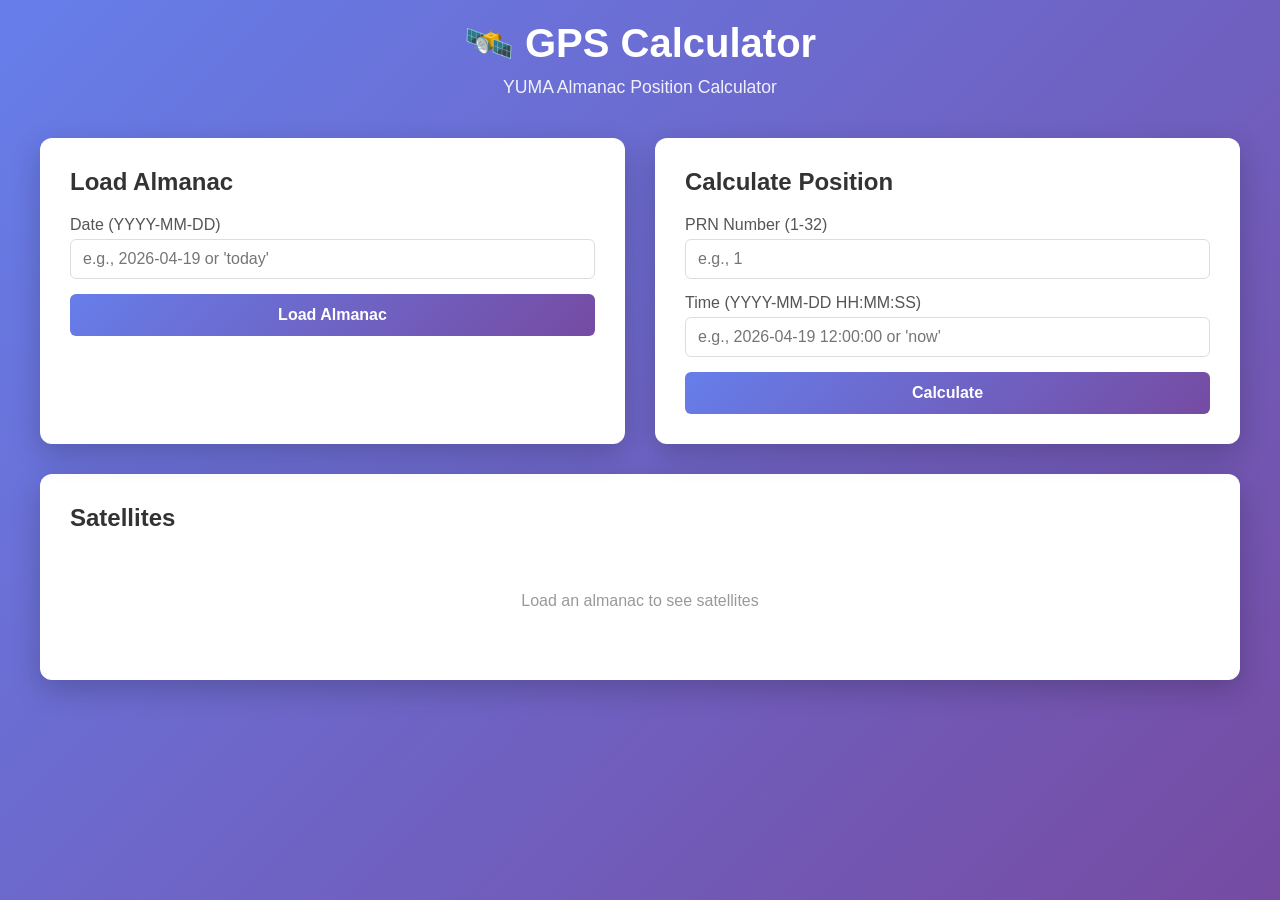
==== templates/index.html @ 2807a4bd "Restructure project: flat layout with main.py entry point Extract shared GPS logic into gps_core.py," ====
<!DOCTYPE html>
<html lang="en">
<head>
    <meta charset="UTF-8">
    <meta name="viewport" content="width=device-width, initial-scale=1.0">
    <title>GPS Calculator</title>
    <style>
        * {
            margin: 0;
            padding: 0;
            box-sizing: border-box;
        }

        body {
            font-family: -apple-system, BlinkMacSystemFont, 'Segoe UI', Roboto, 'Helvetica Neue', Arial, sans-serif;
            background: linear-gradient(135deg, #667eea 0%, #764ba2 100%);
            min-height: 100vh;
            padding: 20px;
        }

        .container {
            max-width: 1200px;
            margin: 0 auto;
        }

        header {
            text-align: center;
            color: white;
            margin-bottom: 40px;
        }

        h1 {
            font-size: 2.5em;
            margin-bottom: 10px;
        }

        .subtitle {
            font-size: 1.1em;
            opacity: 0.9;
        }

        .grid {
            display: grid;
            grid-template-columns: 1fr 1fr;
            gap: 30px;
            margin-bottom: 30px;
        }

        @media (max-width: 768px) {
            .grid {
                grid-template-columns: 1fr;
            }
        }

        .card {
            background: white;
            border-radius: 12px;
            padding: 30px;
            box-shadow: 0 10px 30px rgba(0, 0, 0, 0.2);
        }

        .card h2 {
            color: #333;
            margin-bottom: 20px;
            font-size: 1.5em;
        }

        .form-group {
            margin-bottom: 15px;
        }

        label {
            display: block;
            margin-bottom: 5px;
            color: #555;
            font-weight: 500;
        }

        input, select {
            width: 100%;
            padding: 10px 12px;
            border: 1px solid #ddd;
            border-radius: 6px;
            font-size: 1em;
            transition: border-color 0.2s;
        }

        input:focus, select:focus {
            outline: none;
            border-color: #667eea;
            box-shadow: 0 0 0 3px rgba(102, 126, 234, 0.1);
        }

        button {
            background: linear-gradient(135deg, #667eea 0%, #764ba2 100%);
            color: white;
            padding: 12px 24px;
            border: none;
            border-radius: 6px;
            font-size: 1em;
            font-weight: 600;
            cursor: pointer;
            transition: transform 0.2s, box-shadow 0.2s;
            width: 100%;
        }

        button:hover:not(:disabled) {
            transform: translateY(-2px);
            box-shadow: 0 5px 15px rgba(0, 0, 0, 0.2);
        }

        button:disabled {
            opacity: 0.6;
            cursor: not-allowed;
        }

        .loading {
            display: none;
            text-align: center;
            color: #667eea;
            margin-top: 15px;
        }

        .loading.show {
            display: block;
        }

        .spinner {
            border: 3px solid #f3f3f3;
            border-top: 3px solid #667eea;
            border-radius: 50%;
            width: 20px;
            height: 20px;
            animation: spin 1s linear infinite;
            display: inline-block;
            margin-right: 8px;
        }

        @keyframes spin {
            0% { transform: rotate(0deg); }
            100% { transform: rotate(360deg); }
        }

        .alert {
            padding: 12px 16px;
            border-radius: 6px;
            margin-bottom: 15px;
            display: none;
        }

        .alert.show {
            display: block;
        }

        .alert.error {
            background: #fee;
            color: #c33;
            border: 1px solid #fcc;
        }

        .alert.success {
            background: #efe;
            color: #3c3;
            border: 1px solid #cfc;
        }

        .results {
            background: #f9f9f9;
            border-radius: 6px;
            padding: 20px;
            margin-top: 20px;
            display: none;
        }

        .results.show {
            display: block;
        }

        .result-row {
            display: grid;
            grid-template-columns: 150px 1fr;
            margin-bottom: 12px;
            padding-bottom: 12px;
            border-bottom: 1px solid #eee;
        }

        .result-row:last-child {
            border-bottom: none;
        }

        .result-label {
            font-weight: 600;
            color: #555;
        }

        .result-value {
            color: #333;
            font-family: 'Courier New', monospace;
        }

        .satellite-table {
            width: 100%;
            border-collapse: collapse;
            margin-top: 15px;
        }

        .satellite-table th {
            background: #f5f5f5;
            padding: 10px;
            text-align: left;
            border-bottom: 2px solid #ddd;
            font-weight: 600;
            color: #555;
        }

        .satellite-table td {
            padding: 10px;
            border-bottom: 1px solid #eee;
        }

        .satellite-table tr:hover {
            background: #fafafa;
        }

        .health-ok {
            color: #3c3;
            font-weight: 600;
        }

        .health-bad {
            color: #c33;
            font-weight: 600;
        }

        .info-box {
            background: #e8f4f8;
            border-left: 4px solid #667eea;
            padding: 15px;
            margin-bottom: 20px;
            border-radius: 4px;
            color: #555;
        }

        .info-box strong {
            color: #333;
        }
    </style>
</head>
<body>
    <div class="container">
        <header>
            <h1>🛰️ GPS Calculator</h1>
            <p class="subtitle">YUMA Almanac Position Calculator</p>
        </header>

        <div class="grid">
            <!-- Load Almanac Card -->
            <div class="card">
                <h2>Load Almanac</h2>
                <div class="alert error" id="loadAlert"></div>
                <div class="alert success" id="loadSuccess"></div>

                <div class="form-group">
                    <label for="dateInput">Date (YYYY-MM-DD)</label>
                    <input type="text" id="dateInput" placeholder="e.g., 2026-04-19 or 'today'">
                </div>

                <button id="loadBtn" onclick="loadAlmanac()">Load Almanac</button>
                <div class="loading" id="loadLoading">
                    <span class="spinner"></span>
                    Loading...
                </div>

                <div id="almanacInfo" style="display: none; margin-top: 20px;">
                    <div class="info-box">
                        <strong>Loaded:</strong> <span id="infoDate"></span><br>
                        <strong>GPS Week:</strong> <span id="infoWeek"></span><br>
                        <strong>Satellites:</strong> <span id="infoCount"></span>
                    </div>
                </div>
            </div>

            <!-- Calculate Position Card -->
            <div class="card">
                <h2>Calculate Position</h2>
                <div class="alert error" id="calcAlert"></div>

                <div class="form-group">
                    <label for="prnInput">PRN Number (1-32)</label>
                    <input type="number" id="prnInput" min="1" max="32" placeholder="e.g., 1">
                </div>

                <div class="form-group">
                    <label for="timeInput">Time (YYYY-MM-DD HH:MM:SS)</label>
                    <input type="text" id="timeInput" placeholder="e.g., 2026-04-19 12:00:00 or 'now'">
                </div>

                <button id="calcBtn" onclick="calculatePosition()" disabled>Calculate</button>
                <div class="loading" id="calcLoading">
                    <span class="spinner"></span>
                    Calculating...
                </div>
            </div>
        </div>

        <!-- Satellites List Card -->
        <div class="card">
            <h2>Satellites</h2>
            <div id="satellitesContainer" style="display: none;">
                <table class="satellite-table">
                    <thead>
                        <tr>
                            <th>PRN</th>
                            <th>Health</th>
                            <th>Eccentricity</th>
                            <th>√A (m)</th>
                            <th>Inclination (°)</th>
                        </tr>
                    </thead>
                    <tbody id="satellitesList"></tbody>
                </table>
            </div>
            <div id="noSatellites" style="text-align: center; color: #999; padding: 40px;">
                Load an almanac to see satellites
            </div>
        </div>

        <!-- Results Card -->
        <div class="card results" id="resultsCard">
            <h2>Position Results</h2>
            <div id="resultsContent"></div>
        </div>
    </div>

    <script>
        // Initialize
        updateCalculateButton();

        function hideAlert(id) {
            setTimeout(() => {
                document.getElementById(id).classList.remove('show');
            }, 5000);
        }

        function showError(containerId, message) {
            const alert = document.getElementById(containerId);
            alert.textContent = '❌ ' + message;
            alert.classList.add('show');
            hideAlert(containerId);
        }

        function showSuccess(containerId, message) {
            const alert = document.getElementById(containerId);
            alert.textContent = '✓ ' + message;
            alert.classList.add('show');
            hideAlert(containerId);
        }

        async function loadAlmanac() {
            const dateInput = document.getElementById('dateInput').value || 'today';
            const btn = document.getElementById('loadBtn');
            const loading = document.getElementById('loadLoading');

            btn.disabled = true;
            loading.classList.add('show');
            document.getElementById('loadAlert').classList.remove('show');
            document.getElementById('loadSuccess').classList.remove('show');

            try {
                const response = await fetch('/api/load-almanac', {
                    method: 'POST',
                    headers: { 'Content-Type': 'application/json' },
                    body: JSON.stringify({ date: dateInput })
                });

                const data = await response.json();

                if (!response.ok) {
                    showError('loadAlert', data.error || 'Failed to load almanac');
                    return;
                }

                showSuccess('loadSuccess', `Loaded ${data.count} satellites`);

                // Update info box
                document.getElementById('infoDate').textContent = dateInput;
                document.getElementById('infoWeek').textContent = data.week;
                document.getElementById('infoCount').textContent = data.count;
                document.getElementById('almanacInfo').style.display = 'block';

                // Load satellites list
                await loadSatellitesList();

                // Enable calculate button
                updateCalculateButton();

            } catch (error) {
                showError('loadAlert', 'Network error: ' + error.message);
            } finally {
                btn.disabled = false;
                loading.classList.remove('show');
            }
        }

        async function loadSatellitesList() {
            try {
                const response = await fetch('/api/satellites');
                const data = await response.json();

                if (!response.ok) return;

                const tbody = document.getElementById('satellitesList');
                tbody.innerHTML = '';

                data.satellites.forEach(sat => {
                    const row = tbody.insertRow();
                    const healthClass = sat.health === 'Healthy' ? 'health-ok' : 'health-bad';

                    row.innerHTML = `
                        <td>${sat.id}</td>
                        <td><span class="${healthClass}">${sat.health}</span></td>
                        <td>${sat.e}</td>
                        <td>${sat.sqA}</td>
                        <td>${sat.inc}</td>
                    `;
                });

                document.getElementById('satellitesList').parentElement.parentElement.style.display = 'block';
                document.getElementById('noSatellites').style.display = 'none';

            } catch (error) {
                console.error('Error loading satellites:', error);
            }
        }

        async function calculatePosition() {
            const prn = document.getElementById('prnInput').value;
            const timeInput = document.getElementById('timeInput').value || 'now';
            const btn = document.getElementById('calcBtn');
            const loading = document.getElementById('calcLoading');

            if (!prn) {
                showError('calcAlert', 'Please enter a PRN number');
                return;
            }

            btn.disabled = true;
            loading.classList.add('show');
            document.getElementById('calcAlert').classList.remove('show');

            try {
                const response = await fetch('/api/calculate', {
                    method: 'POST',
                    headers: { 'Content-Type': 'application/json' },
                    body: JSON.stringify({ prn: parseInt(prn), time: timeInput })
                });

                const data = await response.json();

                if (!response.ok) {
                    showError('calcAlert', data.error || 'Calculation failed');
                    return;
                }

                displayResults(data);

            } catch (error) {
                showError('calcAlert', 'Network error: ' + error.message);
            } finally {
                btn.disabled = false;
                loading.classList.remove('show');
            }
        }

        function displayResults(data) {
            const html = `
                <div class="result-row">
                    <div class="result-label">PRN</div>
                    <div class="result-value">${data.prn}</div>
                </div>
                <div class="result-row">
                    <div class="result-label">Time (UTC)</div>
                    <div class="result-value">${data.time}</div>
                </div>
                <div class="result-row">
                    <div class="result-label">X (ECEF)</div>
                    <div class="result-value">${data.ecef.x} m</div>
                </div>
                <div class="result-row">
                    <div class="result-label">Y (ECEF)</div>
                    <div class="result-value">${data.ecef.y} m</div>
                </div>
                <div class="result-row">
                    <div class="result-label">Z (ECEF)</div>
                    <div class="result-value">${data.ecef.z} m</div>
                </div>
                <div class="result-row">
                    <div class="result-label">Distance</div>
                    <div class="result-value">${data.ecef.r} km</div>
                </div>
                <div class="result-row">
                    <div class="result-label">Latitude</div>
                    <div class="result-value">${data.geodetic.latitude}°</div>
                </div>
                <div class="result-row">
                    <div class="result-label">Longitude</div>
                    <div class="result-value">${data.geodetic.longitude}°</div>
                </div>
                <div class="result-row">
                    <div class="result-label">Altitude</div>
                    <div class="result-value">${data.geodetic.altitude} km</div>
                </div>
            `;

            document.getElementById('resultsContent').innerHTML = html;
            document.getElementById('resultsCard').classList.add('show');
        }

        function updateCalculateButton() {
            const btn = document.getElementById('calcBtn');
            // Button is enabled if almanac is loaded (we could check API, but for now enable it)
            btn.disabled = false;
        }

        // Allow Enter key on inputs
        document.getElementById('dateInput').addEventListener('keypress', (e) => {
            if (e.key === 'Enter') loadAlmanac();
        });

        document.getElementById('timeInput').addEventListener('keypress', (e) => {
            if (e.key === 'Enter') calculatePosition();
        });
    </script>
</body>
</html>
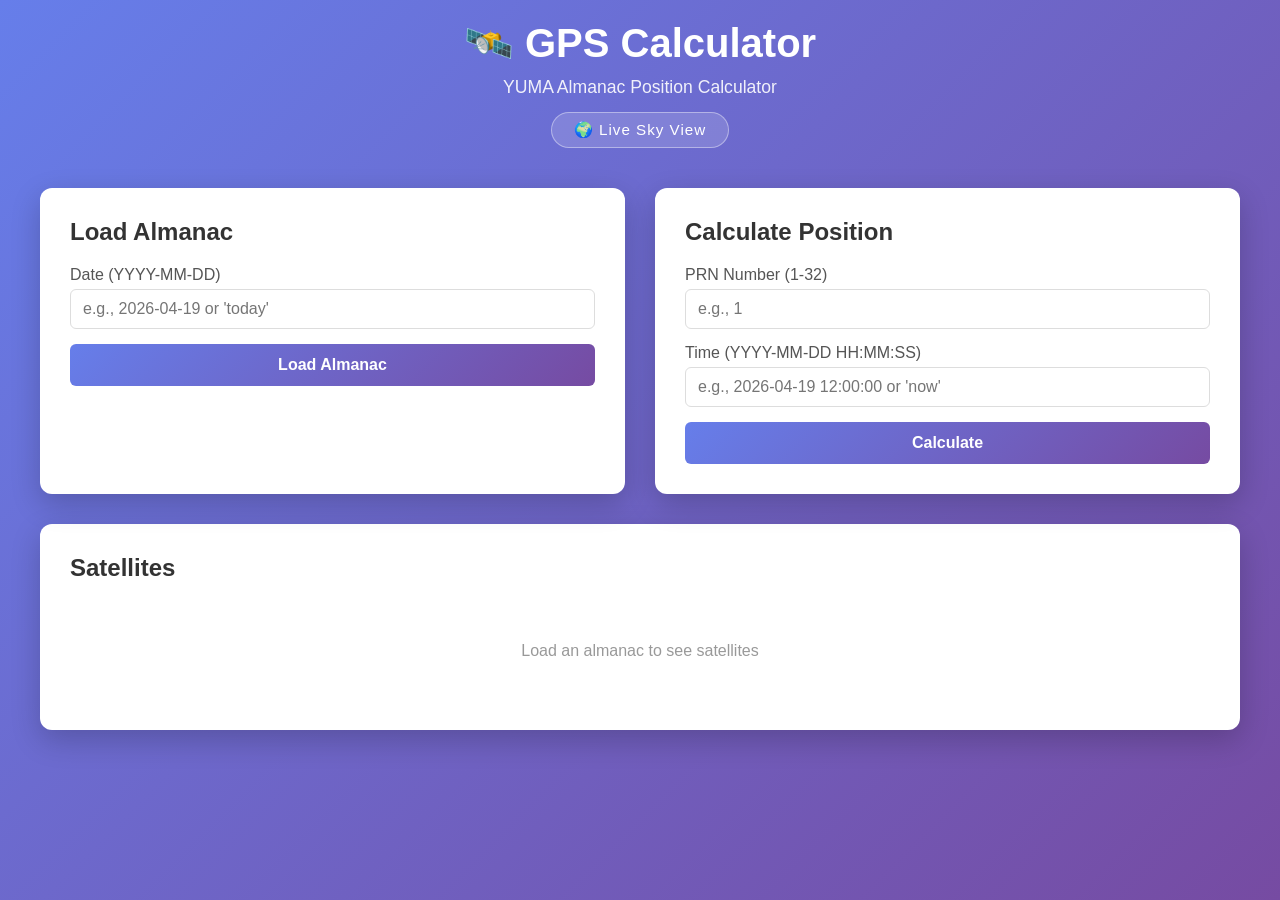
==== commit 1f111198: "first addition" ====
--- a/templates/index.html
+++ b/templates/index.html
@@ -251,6 +251,7 @@
         <header>
             <h1>🛰️ GPS Calculator</h1>
             <p class="subtitle">YUMA Almanac Position Calculator</p>
+            <a href="/live" style="display:inline-block;margin-top:14px;color:white;background:rgba(255,255,255,0.15);border:1px solid rgba(255,255,255,0.4);padding:8px 22px;border-radius:20px;text-decoration:none;font-size:0.95em;letter-spacing:1px;transition:background 0.2s;" onmouseover="this.style.background='rgba(255,255,255,0.25)'" onmouseout="this.style.background='rgba(255,255,255,0.15)'">🌍 Live Sky View</a>
         </header>
 
         <div class="grid">
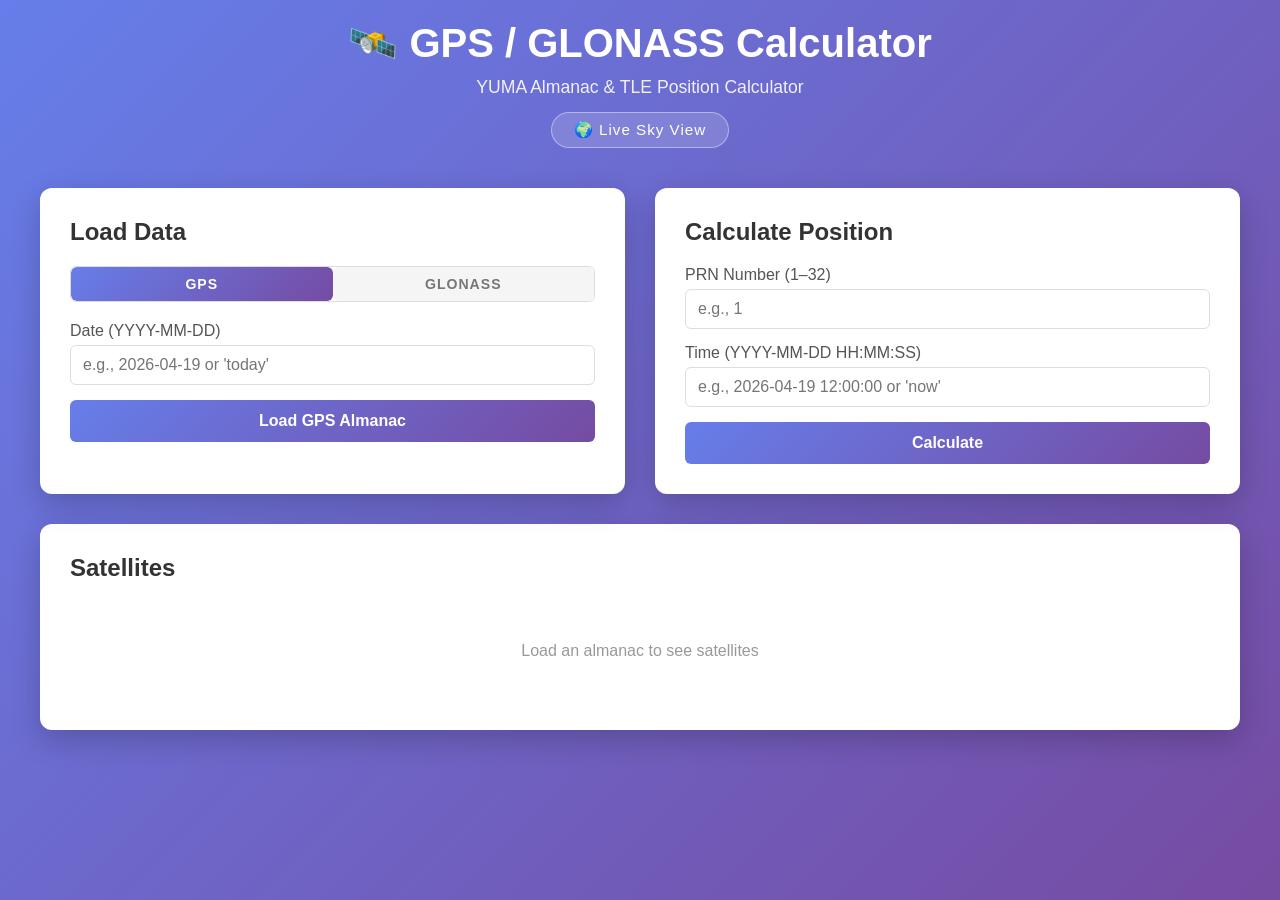
==== commit fb4f87ee: "Add GPS/GLONASS calculator with Render config" ====
--- a/templates/index.html
+++ b/templates/index.html
@@ -244,29 +244,74 @@
         .info-box strong {
             color: #333;
         }
+
+        /* Constellation toggle */
+        .const-toggle {
+            display: flex;
+            margin-bottom: 20px;
+            border-radius: 6px;
+            overflow: hidden;
+            border: 1px solid #ddd;
+        }
+
+        .tab-btn {
+            flex: 1;
+            padding: 9px;
+            border: none;
+            background: #f5f5f5;
+            color: #777;
+            font-size: 0.88em;
+            font-weight: 700;
+            cursor: pointer;
+            transition: all 0.2s;
+            letter-spacing: 1px;
+        }
+
+        .tab-btn:hover:not(.tab-active) {
+            background: #eee;
+        }
+
+        .tab-active {
+            background: linear-gradient(135deg, #667eea 0%, #764ba2 100%);
+            color: white;
+        }
+
+        .glo-label {
+            color: #0099cc;
+            font-weight: 700;
+        }
     </style>
 </head>
 <body>
     <div class="container">
         <header>
-            <h1>🛰️ GPS Calculator</h1>
-            <p class="subtitle">YUMA Almanac Position Calculator</p>
+            <h1>🛰️ GPS / GLONASS Calculator</h1>
+            <p class="subtitle">YUMA Almanac &amp; TLE Position Calculator</p>
             <a href="/live" style="display:inline-block;margin-top:14px;color:white;background:rgba(255,255,255,0.15);border:1px solid rgba(255,255,255,0.4);padding:8px 22px;border-radius:20px;text-decoration:none;font-size:0.95em;letter-spacing:1px;transition:background 0.2s;" onmouseover="this.style.background='rgba(255,255,255,0.25)'" onmouseout="this.style.background='rgba(255,255,255,0.15)'">🌍 Live Sky View</a>
         </header>
 
         <div class="grid">
             <!-- Load Almanac Card -->
             <div class="card">
-                <h2>Load Almanac</h2>
+                <h2>Load Data</h2>
                 <div class="alert error" id="loadAlert"></div>
                 <div class="alert success" id="loadSuccess"></div>
 
-                <div class="form-group">
+                <div class="const-toggle">
+                    <button id="tab-gps" class="tab-btn tab-active" onclick="selectConstellation('GPS')">GPS</button>
+                    <button id="tab-glo" class="tab-btn" onclick="selectConstellation('GLONASS')">GLONASS</button>
+                </div>
+
+                <div class="form-group" id="date-group">
                     <label for="dateInput">Date (YYYY-MM-DD)</label>
                     <input type="text" id="dateInput" placeholder="e.g., 2026-04-19 or 'today'">
                 </div>
 
-                <button id="loadBtn" onclick="loadAlmanac()">Load Almanac</button>
+                <div class="info-box" id="glo-note" style="display:none;">
+                    Fetches current GLONASS TLEs from <strong>Celestrak</strong> (always up to date — no date needed)
+                </div>
+
+                <button id="loadBtn" onclick="loadAlmanac()">Load GPS Almanac</button>
                 <div class="loading" id="loadLoading">
                     <span class="spinner"></span>
                     Loading...
@@ -275,7 +320,7 @@
                 <div id="almanacInfo" style="display: none; margin-top: 20px;">
                     <div class="info-box">
                         <strong>Loaded:</strong> <span id="infoDate"></span><br>
-                        <strong>GPS Week:</strong> <span id="infoWeek"></span><br>
+                        <span id="gps-week-row"><strong>GPS Week:</strong> <span id="infoWeek"></span><br></span>
                         <strong>Satellites:</strong> <span id="infoCount"></span>
                     </div>
                 </div>
@@ -287,7 +332,7 @@
                 <div class="alert error" id="calcAlert"></div>
 
                 <div class="form-group">
-                    <label for="prnInput">PRN Number (1-32)</label>
+                    <label for="prnInput" id="prn-label">PRN Number (1–32)</label>
                     <input type="number" id="prnInput" min="1" max="32" placeholder="e.g., 1">
                 </div>
 
@@ -296,7 +341,7 @@
                     <input type="text" id="timeInput" placeholder="e.g., 2026-04-19 12:00:00 or 'now'">
                 </div>
 
-                <button id="calcBtn" onclick="calculatePosition()" disabled>Calculate</button>
+                <button id="calcBtn" onclick="calculatePosition()">Calculate</button>
                 <div class="loading" id="calcLoading">
                     <span class="spinner"></span>
                     Calculating...
@@ -306,18 +351,10 @@
 
         <!-- Satellites List Card -->
         <div class="card">
-            <h2>Satellites</h2>
+            <h2 id="sat-list-title">Satellites</h2>
             <div id="satellitesContainer" style="display: none;">
-                <table class="satellite-table">
-                    <thead>
-                        <tr>
-                            <th>PRN</th>
-                            <th>Health</th>
-                            <th>Eccentricity</th>
-                            <th>√A (m)</th>
-                            <th>Inclination (°)</th>
-                        </tr>
-                    </thead>
+                <table class="satellite-table" id="sat-table">
+                    <thead id="sat-thead"></thead>
                     <tbody id="satellitesList"></tbody>
                 </table>
             </div>
@@ -334,8 +371,22 @@
     </div>
 
     <script>
-        // Initialize
-        updateCalculateButton();
+        let currentConstellation = 'GPS';
+
+        function selectConstellation(c) {
+            currentConstellation = c;
+            document.getElementById('tab-gps').className = 'tab-btn' + (c === 'GPS' ? ' tab-active' : '');
+            document.getElementById('tab-glo').className = 'tab-btn' + (c === 'GLONASS' ? ' tab-active' : '');
+            document.getElementById('date-group').style.display = c === 'GPS' ? '' : 'none';
+            document.getElementById('glo-note').style.display = c === 'GLONASS' ? '' : 'none';
+            document.getElementById('loadBtn').textContent = c === 'GPS' ? 'Load GPS Almanac' : 'Load GLONASS TLEs';
+            document.getElementById('prn-label').textContent = c === 'GPS' ? 'PRN Number (1–32)' : 'Satellite # (1–30)';
+            document.getElementById('prnInput').max = c === 'GPS' ? 32 : 30;
+            document.getElementById('almanacInfo').style.display = 'none';
+            document.getElementById('satellitesContainer').style.display = 'none';
+            document.getElementById('noSatellites').style.display = 'block';
+            document.getElementById('noSatellites').textContent = 'Load data to see satellites';
+        }
 
         function hideAlert(id) {
             setTimeout(() => {
@@ -358,42 +409,43 @@
         }
 
         async function loadAlmanac() {
-            const dateInput = document.getElementById('dateInput').value || 'today';
-            const btn = document.getElementById('loadBtn');
+            const btn     = document.getElementById('loadBtn');
             const loading = document.getElementById('loadLoading');
-
-            btn.disabled = true;
+            btn.disabled  = true;
             loading.classList.add('show');
             document.getElementById('loadAlert').classList.remove('show');
             document.getElementById('loadSuccess').classList.remove('show');
+
+            const body = { constellation: currentConstellation };
+            if (currentConstellation === 'GPS') {
+                body.date = document.getElementById('dateInput').value || 'today';
+            }
 
             try {
                 const response = await fetch('/api/load-almanac', {
                     method: 'POST',
                     headers: { 'Content-Type': 'application/json' },
-                    body: JSON.stringify({ date: dateInput })
+                    body: JSON.stringify(body),
                 });
 
                 const data = await response.json();
 
                 if (!response.ok) {
-                    showError('loadAlert', data.error || 'Failed to load almanac');
+                    showError('loadAlert', data.error || 'Failed to load data');
                     return;
                 }
 
                 showSuccess('loadSuccess', `Loaded ${data.count} satellites`);
 
                 // Update info box
-                document.getElementById('infoDate').textContent = dateInput;
-                document.getElementById('infoWeek').textContent = data.week;
+                const infoDate = currentConstellation === 'GPS' ? (body.date) : data.source;
+                document.getElementById('infoDate').textContent = infoDate;
+                document.getElementById('infoWeek').textContent = data.week || '';
                 document.getElementById('infoCount').textContent = data.count;
+                document.getElementById('gps-week-row').style.display = currentConstellation === 'GPS' ? '' : 'none';
                 document.getElementById('almanacInfo').style.display = 'block';
 
-                // Load satellites list
                 await loadSatellitesList();
-
-                // Enable calculate button
-                updateCalculateButton();
 
             } catch (error) {
                 showError('loadAlert', 'Network error: ' + error.message);
@@ -405,28 +457,42 @@
 
         async function loadSatellitesList() {
             try {
-                const response = await fetch('/api/satellites');
+                const response = await fetch('/api/satellites?constellation=' + currentConstellation);
                 const data = await response.json();
-
                 if (!response.ok) return;
 
+                const thead = document.getElementById('sat-thead');
                 const tbody = document.getElementById('satellitesList');
                 tbody.innerHTML = '';
 
-                data.satellites.forEach(sat => {
-                    const row = tbody.insertRow();
-                    const healthClass = sat.health === 'Healthy' ? 'health-ok' : 'health-bad';
-
-                    row.innerHTML = `
-                        <td>${sat.id}</td>
-                        <td><span class="${healthClass}">${sat.health}</span></td>
-                        <td>${sat.e}</td>
-                        <td>${sat.sqA}</td>
-                        <td>${sat.inc}</td>
-                    `;
-                });
-
-                document.getElementById('satellitesList').parentElement.parentElement.style.display = 'block';
+                if (currentConstellation === 'GPS') {
+                    thead.innerHTML = `<tr>
+                        <th>Label</th><th>Health</th><th>Eccentricity</th><th>√A (m)</th><th>Inclination (°)</th>
+                    </tr>`;
+                    data.satellites.forEach(sat => {
+                        const row = tbody.insertRow();
+                        const hc  = sat.health === 'Healthy' ? 'health-ok' : 'health-bad';
+                        row.innerHTML = `
+                            <td>${sat.label}</td>
+                            <td><span class="${hc}">${sat.health}</span></td>
+                            <td>${sat.e}</td>
+                            <td>${sat.sqA}</td>
+                            <td>${sat.inc}</td>`;
+                    });
+                } else {
+                    thead.innerHTML = `<tr>
+                        <th>Label</th><th>Health</th><th>TLE Name</th>
+                    </tr>`;
+                    data.satellites.forEach(sat => {
+                        const row = tbody.insertRow();
+                        row.innerHTML = `
+                            <td class="glo-label">${sat.label}</td>
+                            <td><span class="health-ok">${sat.health}</span></td>
+                            <td style="font-size:0.9em;color:#666">${sat.name}</td>`;
+                    });
+                }
+
+                document.getElementById('satellitesContainer').style.display = 'block';
                 document.getElementById('noSatellites').style.display = 'none';
 
             } catch (error) {
@@ -435,13 +501,13 @@
         }
 
         async function calculatePosition() {
-            const prn = document.getElementById('prnInput').value;
+            const prn       = document.getElementById('prnInput').value;
             const timeInput = document.getElementById('timeInput').value || 'now';
-            const btn = document.getElementById('calcBtn');
-            const loading = document.getElementById('calcLoading');
+            const btn       = document.getElementById('calcBtn');
+            const loading   = document.getElementById('calcLoading');
 
             if (!prn) {
-                showError('calcAlert', 'Please enter a PRN number');
+                showError('calcAlert', 'Please enter a satellite number');
                 return;
             }
 
@@ -453,7 +519,7 @@
                 const response = await fetch('/api/calculate', {
                     method: 'POST',
                     headers: { 'Content-Type': 'application/json' },
-                    body: JSON.stringify({ prn: parseInt(prn), time: timeInput })
+                    body: JSON.stringify({ prn: parseInt(prn), time: timeInput, constellation: currentConstellation }),
                 });
 
                 const data = await response.json();
@@ -474,10 +540,13 @@
         }
 
         function displayResults(data) {
+            const labelStyle = data.constellation === 'GLONASS'
+                ? 'color:#0099cc;font-weight:700'
+                : 'color:#5a2d8a;font-weight:700';
             const html = `
                 <div class="result-row">
-                    <div class="result-label">PRN</div>
-                    <div class="result-value">${data.prn}</div>
+                    <div class="result-label">Satellite</div>
+                    <div class="result-value" style="${labelStyle}">${data.label} (${data.constellation})</div>
                 </div>
                 <div class="result-row">
                     <div class="result-label">Time (UTC)</div>
@@ -515,12 +584,6 @@
 
             document.getElementById('resultsContent').innerHTML = html;
             document.getElementById('resultsCard').classList.add('show');
-        }
-
-        function updateCalculateButton() {
-            const btn = document.getElementById('calcBtn');
-            // Button is enabled if almanac is loaded (we could check API, but for now enable it)
-            btn.disabled = false;
         }
 
         // Allow Enter key on inputs
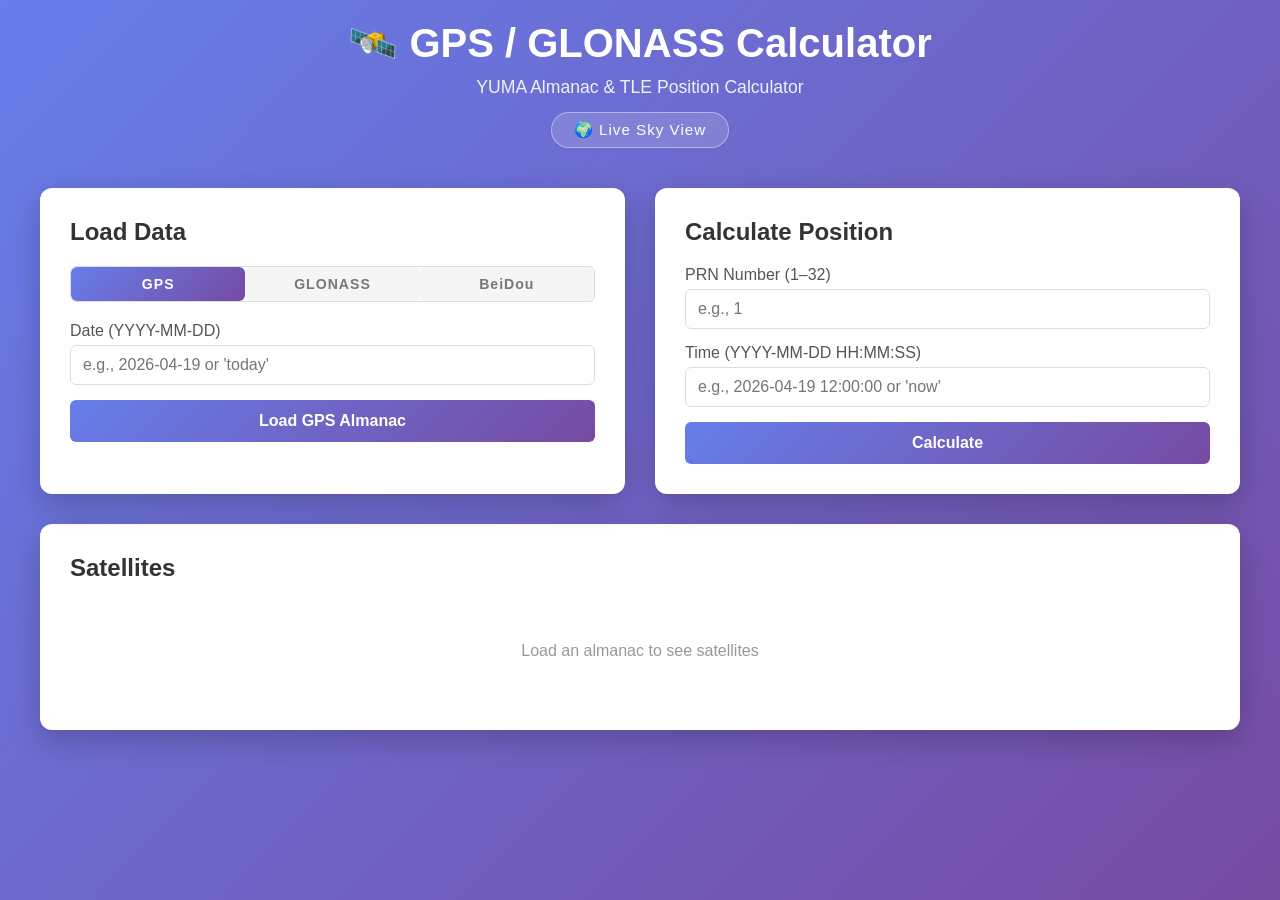
==== commit 49ed3dca: "Add BeiDou constellation across all pages and features" ====
--- a/templates/index.html
+++ b/templates/index.html
@@ -300,6 +300,7 @@
                 <div class="const-toggle">
                     <button id="tab-gps" class="tab-btn tab-active" onclick="selectConstellation('GPS')">GPS</button>
                     <button id="tab-glo" class="tab-btn" onclick="selectConstellation('GLONASS')">GLONASS</button>
+                    <button id="tab-bei" class="tab-btn" onclick="selectConstellation('BEIDOU')">BeiDou</button>
                 </div>
 
                 <div class="form-group" id="date-group">
@@ -373,19 +374,25 @@
     <script>
         let currentConstellation = 'GPS';
 
+        const CONST_LABELS = { GPS: 'Load GPS Almanac', GLONASS: 'Load GLONASS TLEs', BEIDOU: 'Load BeiDou TLEs' };
+        const CONST_PRN   = { GPS: 'PRN Number (1–32)', GLONASS: 'Satellite # (1–30)', BEIDOU: 'Satellite # (1–60)' };
+        const CONST_MAX   = { GPS: 32, GLONASS: 30, BEIDOU: 60 };
+
         function selectConstellation(c) {
             currentConstellation = c;
-            document.getElementById('tab-gps').className = 'tab-btn' + (c === 'GPS' ? ' tab-active' : '');
-            document.getElementById('tab-glo').className = 'tab-btn' + (c === 'GLONASS' ? ' tab-active' : '');
+            ['GPS','GLONASS','BEIDOU'].forEach(x => {
+                document.getElementById('tab-' + x.toLowerCase().replace('beidou','bei')).className =
+                    'tab-btn' + (c === x ? ' tab-active' : '');
+            });
             document.getElementById('date-group').style.display = c === 'GPS' ? '' : 'none';
-            document.getElementById('glo-note').style.display = c === 'GLONASS' ? '' : 'none';
-            document.getElementById('loadBtn').textContent = c === 'GPS' ? 'Load GPS Almanac' : 'Load GLONASS TLEs';
-            document.getElementById('prn-label').textContent = c === 'GPS' ? 'PRN Number (1–32)' : 'Satellite # (1–30)';
-            document.getElementById('prnInput').max = c === 'GPS' ? 32 : 30;
+            document.getElementById('glo-note').style.display   = c !== 'GPS' ? '' : 'none';
+            document.getElementById('loadBtn').textContent       = CONST_LABELS[c];
+            document.getElementById('prn-label').textContent     = CONST_PRN[c];
+            document.getElementById('prnInput').max              = CONST_MAX[c];
             document.getElementById('almanacInfo').style.display = 'none';
             document.getElementById('satellitesContainer').style.display = 'none';
             document.getElementById('noSatellites').style.display = 'block';
-            document.getElementById('noSatellites').textContent = 'Load data to see satellites';
+            document.getElementById('noSatellites').textContent  = 'Load data to see satellites';
         }
 
         function hideAlert(id) {
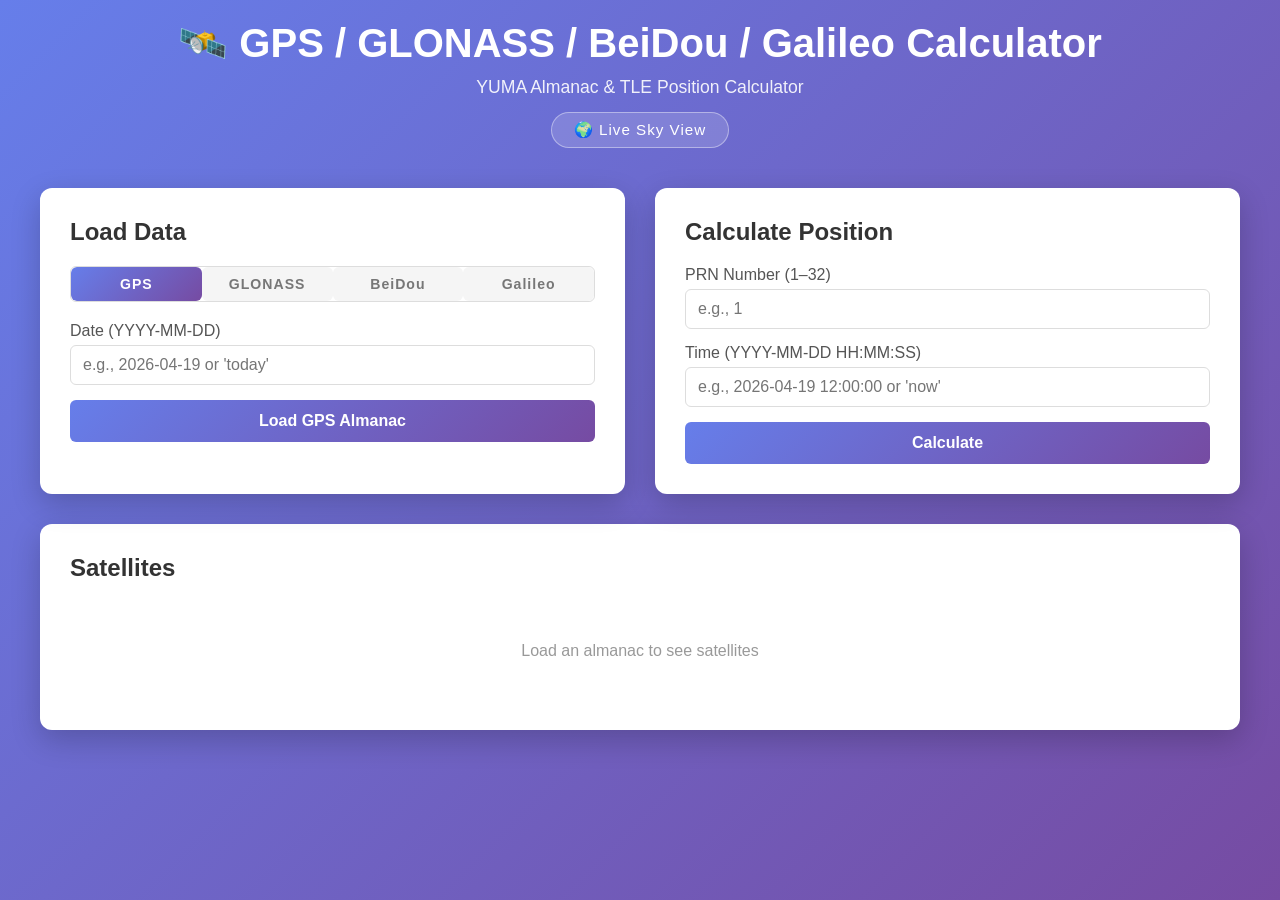
==== commit fd9f5219: "Add Galileo constellation across all pages and features - app.py: gal_data cache, background thread " ====
--- a/templates/index.html
+++ b/templates/index.html
@@ -285,9 +285,9 @@
 <body>
     <div class="container">
         <header>
-            <h1>🛰️ GPS / GLONASS Calculator</h1>
+            <h1>🛰️ GPS / GLONASS / BeiDou / Galileo Calculator</h1>
             <p class="subtitle">YUMA Almanac &amp; TLE Position Calculator</p>
-            <a href="/live" style="display:inline-block;margin-top:14px;color:white;background:rgba(255,255,255,0.15);border:1px solid rgba(255,255,255,0.4);padding:8px 22px;border-radius:20px;text-decoration:none;font-size:0.95em;letter-spacing:1px;transition:background 0.2s;" onmouseover="this.style.background='rgba(255,255,255,0.25)'" onmouseout="this.style.background='rgba(255,255,255,0.15)'">🌍 Live Sky View</a>
+            <a href="/" style="display:inline-block;margin-top:14px;color:white;background:rgba(255,255,255,0.15);border:1px solid rgba(255,255,255,0.4);padding:8px 22px;border-radius:20px;text-decoration:none;font-size:0.95em;letter-spacing:1px;transition:background 0.2s;" onmouseover="this.style.background='rgba(255,255,255,0.25)'" onmouseout="this.style.background='rgba(255,255,255,0.15)'">🌍 Live Sky View</a>
         </header>
 
         <div class="grid">
@@ -301,6 +301,7 @@
                     <button id="tab-gps" class="tab-btn tab-active" onclick="selectConstellation('GPS')">GPS</button>
                     <button id="tab-glo" class="tab-btn" onclick="selectConstellation('GLONASS')">GLONASS</button>
                     <button id="tab-bei" class="tab-btn" onclick="selectConstellation('BEIDOU')">BeiDou</button>
+                    <button id="tab-gal" class="tab-btn" onclick="selectConstellation('GALILEO')">Galileo</button>
                 </div>
 
                 <div class="form-group" id="date-group">
@@ -374,15 +375,15 @@
     <script>
         let currentConstellation = 'GPS';
 
-        const CONST_LABELS = { GPS: 'Load GPS Almanac', GLONASS: 'Load GLONASS TLEs', BEIDOU: 'Load BeiDou TLEs' };
-        const CONST_PRN   = { GPS: 'PRN Number (1–32)', GLONASS: 'Satellite # (1–30)', BEIDOU: 'Satellite # (1–60)' };
-        const CONST_MAX   = { GPS: 32, GLONASS: 30, BEIDOU: 60 };
+        const CONST_LABELS = { GPS: 'Load GPS Almanac', GLONASS: 'Load GLONASS TLEs', BEIDOU: 'Load BeiDou TLEs', GALILEO: 'Load Galileo TLEs' };
+        const CONST_PRN   = { GPS: 'PRN Number (1–32)', GLONASS: 'Satellite # (1–30)', BEIDOU: 'Satellite # (1–60)', GALILEO: 'Satellite # (1–36)' };
+        const CONST_MAX   = { GPS: 32, GLONASS: 30, BEIDOU: 60, GALILEO: 36 };
+        const CONST_TAB   = { GPS: 'tab-gps', GLONASS: 'tab-glo', BEIDOU: 'tab-bei', GALILEO: 'tab-gal' };
 
         function selectConstellation(c) {
             currentConstellation = c;
-            ['GPS','GLONASS','BEIDOU'].forEach(x => {
-                document.getElementById('tab-' + x.toLowerCase().replace('beidou','bei')).className =
-                    'tab-btn' + (c === x ? ' tab-active' : '');
+            Object.keys(CONST_TAB).forEach(x => {
+                document.getElementById(CONST_TAB[x]).className = 'tab-btn' + (c === x ? ' tab-active' : '');
             });
             document.getElementById('date-group').style.display = c === 'GPS' ? '' : 'none';
             document.getElementById('glo-note').style.display   = c !== 'GPS' ? '' : 'none';
@@ -547,8 +548,9 @@
         }
 
         function displayResults(data) {
-            const labelStyle = data.constellation === 'GLONASS'
-                ? 'color:#0099cc;font-weight:700'
+            const labelStyle = data.constellation === 'GLONASS' ? 'color:#0099cc;font-weight:700'
+                : data.constellation === 'BEIDOU'  ? 'color:#cc9900;font-weight:700'
+                : data.constellation === 'GALILEO' ? 'color:#ff9500;font-weight:700'
                 : 'color:#5a2d8a;font-weight:700';
             const html = `
                 <div class="result-row">
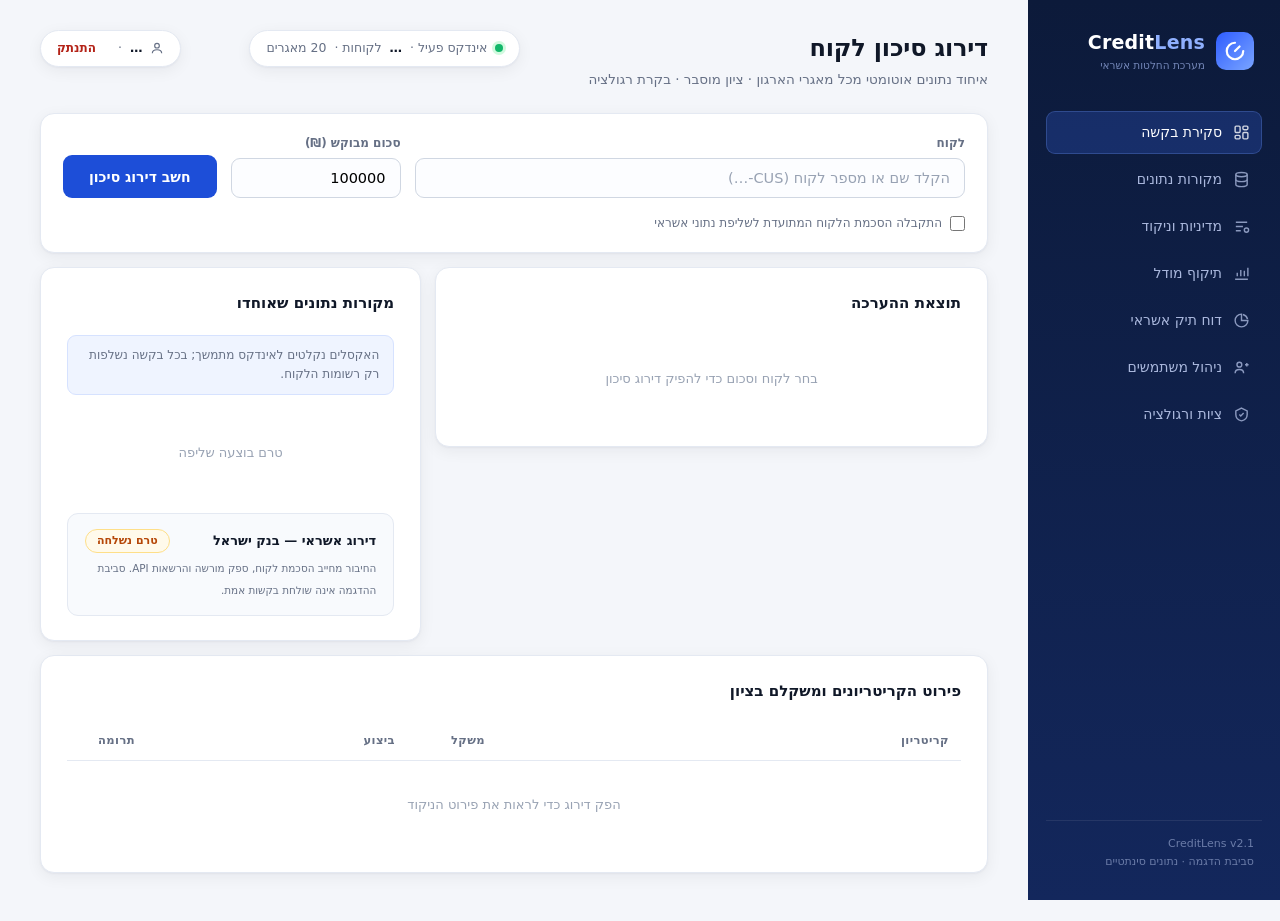
==== commit 58e904b1: "Add CreditLens credit-risk platform + Render deploy blueprint - Automatic multi-source ingestion, in" ====
--- a/templates/index.html
+++ b/templates/index.html
@@ -1,608 +1,358 @@
-<!DOCTYPE html>
-<html lang="en">
+<!doctype html>
+<html lang="he" dir="rtl">
 <head>
-    <meta charset="UTF-8">
-    <meta name="viewport" content="width=device-width, initial-scale=1.0">
-    <title>GPS Calculator</title>
-    <style>
-        * {
-            margin: 0;
-            padding: 0;
-            box-sizing: border-box;
-        }
-
-        body {
-            font-family: -apple-system, BlinkMacSystemFont, 'Segoe UI', Roboto, 'Helvetica Neue', Arial, sans-serif;
-            background: linear-gradient(135deg, #667eea 0%, #764ba2 100%);
-            min-height: 100vh;
-            padding: 20px;
-        }
-
-        .container {
-            max-width: 1200px;
-            margin: 0 auto;
-        }
-
-        header {
-            text-align: center;
-            color: white;
-            margin-bottom: 40px;
-        }
-
-        h1 {
-            font-size: 2.5em;
-            margin-bottom: 10px;
-        }
-
-        .subtitle {
-            font-size: 1.1em;
-            opacity: 0.9;
-        }
-
-        .grid {
-            display: grid;
-            grid-template-columns: 1fr 1fr;
-            gap: 30px;
-            margin-bottom: 30px;
-        }
-
-        @media (max-width: 768px) {
-            .grid {
-                grid-template-columns: 1fr;
-            }
-        }
-
-        .card {
-            background: white;
-            border-radius: 12px;
-            padding: 30px;
-            box-shadow: 0 10px 30px rgba(0, 0, 0, 0.2);
-        }
-
-        .card h2 {
-            color: #333;
-            margin-bottom: 20px;
-            font-size: 1.5em;
-        }
-
-        .form-group {
-            margin-bottom: 15px;
-        }
-
-        label {
-            display: block;
-            margin-bottom: 5px;
-            color: #555;
-            font-weight: 500;
-        }
-
-        input, select {
-            width: 100%;
-            padding: 10px 12px;
-            border: 1px solid #ddd;
-            border-radius: 6px;
-            font-size: 1em;
-            transition: border-color 0.2s;
-        }
-
-        input:focus, select:focus {
-            outline: none;
-            border-color: #667eea;
-            box-shadow: 0 0 0 3px rgba(102, 126, 234, 0.1);
-        }
-
-        button {
-            background: linear-gradient(135deg, #667eea 0%, #764ba2 100%);
-            color: white;
-            padding: 12px 24px;
-            border: none;
-            border-radius: 6px;
-            font-size: 1em;
-            font-weight: 600;
-            cursor: pointer;
-            transition: transform 0.2s, box-shadow 0.2s;
-            width: 100%;
-        }
-
-        button:hover:not(:disabled) {
-            transform: translateY(-2px);
-            box-shadow: 0 5px 15px rgba(0, 0, 0, 0.2);
-        }
-
-        button:disabled {
-            opacity: 0.6;
-            cursor: not-allowed;
-        }
-
-        .loading {
-            display: none;
-            text-align: center;
-            color: #667eea;
-            margin-top: 15px;
-        }
-
-        .loading.show {
-            display: block;
-        }
-
-        .spinner {
-            border: 3px solid #f3f3f3;
-            border-top: 3px solid #667eea;
-            border-radius: 50%;
-            width: 20px;
-            height: 20px;
-            animation: spin 1s linear infinite;
-            display: inline-block;
-            margin-right: 8px;
-        }
-
-        @keyframes spin {
-            0% { transform: rotate(0deg); }
-            100% { transform: rotate(360deg); }
-        }
-
-        .alert {
-            padding: 12px 16px;
-            border-radius: 6px;
-            margin-bottom: 15px;
-            display: none;
-        }
-
-        .alert.show {
-            display: block;
-        }
-
-        .alert.error {
-            background: #fee;
-            color: #c33;
-            border: 1px solid #fcc;
-        }
-
-        .alert.success {
-            background: #efe;
-            color: #3c3;
-            border: 1px solid #cfc;
-        }
-
-        .results {
-            background: #f9f9f9;
-            border-radius: 6px;
-            padding: 20px;
-            margin-top: 20px;
-            display: none;
-        }
-
-        .results.show {
-            display: block;
-        }
-
-        .result-row {
-            display: grid;
-            grid-template-columns: 150px 1fr;
-            margin-bottom: 12px;
-            padding-bottom: 12px;
-            border-bottom: 1px solid #eee;
-        }
-
-        .result-row:last-child {
-            border-bottom: none;
-        }
-
-        .result-label {
-            font-weight: 600;
-            color: #555;
-        }
-
-        .result-value {
-            color: #333;
-            font-family: 'Courier New', monospace;
-        }
-
-        .satellite-table {
-            width: 100%;
-            border-collapse: collapse;
-            margin-top: 15px;
-        }
-
-        .satellite-table th {
-            background: #f5f5f5;
-            padding: 10px;
-            text-align: left;
-            border-bottom: 2px solid #ddd;
-            font-weight: 600;
-            color: #555;
-        }
-
-        .satellite-table td {
-            padding: 10px;
-            border-bottom: 1px solid #eee;
-        }
-
-        .satellite-table tr:hover {
-            background: #fafafa;
-        }
-
-        .health-ok {
-            color: #3c3;
-            font-weight: 600;
-        }
-
-        .health-bad {
-            color: #c33;
-            font-weight: 600;
-        }
-
-        .info-box {
-            background: #e8f4f8;
-            border-left: 4px solid #667eea;
-            padding: 15px;
-            margin-bottom: 20px;
-            border-radius: 4px;
-            color: #555;
-        }
-
-        .info-box strong {
-            color: #333;
-        }
-
-        /* Constellation toggle */
-        .const-toggle {
-            display: flex;
-            margin-bottom: 20px;
-            border-radius: 6px;
-            overflow: hidden;
-            border: 1px solid #ddd;
-        }
-
-        .tab-btn {
-            flex: 1;
-            padding: 9px;
-            border: none;
-            background: #f5f5f5;
-            color: #777;
-            font-size: 0.88em;
-            font-weight: 700;
-            cursor: pointer;
-            transition: all 0.2s;
-            letter-spacing: 1px;
-        }
-
-        .tab-btn:hover:not(.tab-active) {
-            background: #eee;
-        }
-
-        .tab-active {
-            background: linear-gradient(135deg, #667eea 0%, #764ba2 100%);
-            color: white;
-        }
-
-        .glo-label {
-            color: #0099cc;
-            font-weight: 700;
-        }
-    </style>
+<meta charset="utf-8">
+<meta name="viewport" content="width=device-width, initial-scale=1">
+<title>CreditLens — דירוג סיכון לקוח</title>
+<link rel="icon" href="/static/creditlens.ico">
+<style>
+  :root{
+    --bg:#f4f6fa; --surface:#ffffff; --line:#e4e9f2;
+    --ink:#101828; --muted:#667085; --faint:#98a2b3;
+    --primary:#1d4ed8; --primary-soft:#eff4ff;
+    --green:#067647; --green-soft:#ecfdf3;
+    --amber:#b54708; --amber-soft:#fffaeb;
+    --red:#b42318; --red-soft:#fef3f2;
+    --navy:#0c1a3a; --navy-2:#13275c;
+    --radius:14px;
+    --shadow:0 1px 2px rgba(16,24,40,.04),0 4px 16px rgba(16,24,40,.06);
+  }
+  *{box-sizing:border-box;margin:0;padding:0}
+  body{background:var(--bg);color:var(--ink);font:14px/1.5 "Segoe UI","Heebo",system-ui,Arial,sans-serif;-webkit-font-smoothing:antialiased}
+  .app{display:grid;grid-template-columns:252px 1fr;min-height:100vh}
+
+  /* ── Sidebar ─────────────────────────────────────── */
+  aside{background:linear-gradient(180deg,var(--navy) 0%,var(--navy-2) 100%);color:#c2cdea;padding:28px 18px;display:flex;flex-direction:column;position:sticky;top:0;height:100vh}
+  .brand{display:flex;align-items:center;gap:11px;padding:0 8px;margin-bottom:38px}
+  .brand-mark{width:38px;height:38px;border-radius:10px;background:linear-gradient(135deg,#2e5cff,#7aa5ff);display:grid;place-items:center;flex-shrink:0}
+  .brand-mark svg{width:22px;height:22px}
+  .brand-name{font-size:19px;font-weight:700;color:#fff;letter-spacing:.2px}
+  .brand-name span{color:#8fb0ff}
+  .brand-sub{font-size:10.5px;color:#7487b8;margin-top:1px}
+  nav{display:grid;gap:4px}
+  nav a{display:flex;align-items:center;gap:11px;color:#aab8dd;text-decoration:none;padding:11px 12px;border-radius:9px;font-weight:500;transition:.15s}
+  nav a svg{width:17px;height:17px;opacity:.8;flex-shrink:0}
+  nav a:hover{background:rgba(255,255,255,.06);color:#fff}
+  nav a.active{background:rgba(60,110,255,.22);color:#fff;box-shadow:inset 0 0 0 1px rgba(120,160,255,.25)}
+  .side-foot{margin-top:auto;padding:14px 8px 0;border-top:1px solid rgba(255,255,255,.08);font-size:11px;color:#6b7ca8;line-height:1.7}
+
+  /* ── Main ────────────────────────────────────────── */
+  main{padding:30px 40px 48px;max-width:1480px;width:100%;margin:0 auto;min-width:0}
+  .topbar{display:flex;justify-content:space-between;align-items:flex-start;gap:16px;margin-bottom:24px;flex-wrap:wrap}
+  h1{font-size:24px;font-weight:700;letter-spacing:-.2px}
+  .page-sub{color:var(--muted);margin-top:3px;font-size:13.5px}
+  .status-chip{display:flex;align-items:center;gap:8px;background:var(--surface);border:1px solid var(--line);border-radius:999px;padding:8px 16px;font-size:12.5px;color:var(--muted);box-shadow:var(--shadow);white-space:nowrap}
+  .status-chip .dot{width:8px;height:8px;border-radius:50%;background:#12b76a;box-shadow:0 0 0 3px #d1fadf}
+  .status-chip b{color:var(--ink)}
+  .user-chip .logout{color:var(--red);text-decoration:none;font-weight:600;margin-right:6px;font-size:12px}
+  .user-chip .logout:hover{text-decoration:underline}
+
+  .card{background:var(--surface);border:1px solid var(--line);border-radius:var(--radius);box-shadow:var(--shadow)}
+
+  /* ── Query bar ───────────────────────────────────── */
+  .query-card{display:flex;align-items:flex-end;gap:14px;padding:20px 22px;margin-bottom:14px;flex-wrap:wrap}
+  .field{display:flex;flex-direction:column;gap:6px}
+  .field.grow{flex:1;min-width:260px}
+  .field label{font-size:12px;font-weight:600;color:var(--muted)}
+  .field input{border:1px solid #d0d7e2;border-radius:9px;padding:11px 14px;font-size:14.5px;font-family:inherit;background:#fcfdff;transition:.15s;width:100%}
+  .field input:focus{outline:none;border-color:var(--primary);box-shadow:0 0 0 3.5px rgba(29,78,216,.12);background:#fff}
+  .field input::placeholder{color:var(--faint)}
+  #amount{width:170px}
+  button.cta{background:var(--primary);color:#fff;border:0;border-radius:9px;padding:12px 26px;font-size:14px;font-weight:600;font-family:inherit;cursor:pointer;display:flex;align-items:center;gap:9px;transition:.15s;height:43px}
+  button.cta:hover:not(:disabled){background:#1e40af;transform:translateY(-1px);box-shadow:0 4px 12px rgba(29,78,216,.3)}
+  button.cta:disabled{opacity:.65;cursor:progress}
+  .spin{width:15px;height:15px;border:2px solid rgba(255,255,255,.35);border-top-color:#fff;border-radius:50%;animation:rot .7s linear infinite;display:none}
+  button.cta.loading .spin{display:block}
+  @keyframes rot{to{transform:rotate(360deg)}}
+
+  /* ── Banners ─────────────────────────────────────── */
+  .banner{border-radius:11px;padding:14px 18px;margin-bottom:14px;font-size:13.5px;line-height:1.65;border:1px solid}
+  .banner strong{display:block;margin-bottom:3px;font-size:13.5px}
+  .banner.danger{background:var(--red-soft);border-color:#fecdca;color:var(--red)}
+  .banner.warn{background:var(--amber-soft);border-color:#fedf89;color:var(--amber)}
+
+  /* ── Result grid ─────────────────────────────────── */
+  .grid{display:grid;grid-template-columns:1.45fr 1fr;gap:14px;margin-bottom:14px;align-items:start}
+  .card-pad{padding:24px 26px}
+  .card-title{font-size:15px;font-weight:700;display:flex;align-items:center;justify-content:space-between;gap:10px;margin-bottom:20px}
+  .card-title .sub{font-weight:400}
+  .sub{color:var(--muted);font-size:12.5px}
+
+  .result-layout{display:flex;align-items:center;gap:34px;flex-wrap:wrap}
+  .gauge-wrap{position:relative;width:172px;height:172px;flex-shrink:0}
+  .gauge-wrap svg{transform:rotate(-90deg)}
+  .gauge-bg{fill:none;stroke:#eef1f6;stroke-width:13}
+  #gauge-arc{fill:none;stroke:#d0d7e2;stroke-width:13;stroke-linecap:round;stroke-dasharray:414.7;stroke-dashoffset:414.7;transition:stroke-dashoffset .8s cubic-bezier(.4,0,.2,1),stroke .4s}
+  .gauge-center{position:absolute;inset:0;display:grid;place-items:center;text-align:center}
+  .gauge-center b{font-size:40px;font-weight:800;letter-spacing:-1px;display:block;line-height:1}
+  .gauge-center small{color:var(--faint);font-size:10.5px;display:block;margin-top:5px}
+  .decision{font-size:22px;font-weight:800;margin-bottom:4px;letter-spacing:-.2px}
+  .decision.green{color:var(--green)}.decision.amber{color:var(--amber)}.decision.red{color:var(--red)}
+  #customer-name{font-size:13.5px}
+  .metrics{display:grid;grid-template-columns:repeat(3,minmax(108px,1fr));gap:10px;margin-top:20px}
+  .metric{background:#f8fafd;border:1px solid #eef1f6;border-radius:11px;padding:12px 14px}
+  .metric label{font-size:11px;color:var(--muted);font-weight:600;display:block;margin-bottom:4px}
+  .metric strong{font-size:16.5px;font-weight:700}
+
+  /* ── Sources ─────────────────────────────────────── */
+  .source-meta{font-size:12px;color:var(--muted);background:var(--primary-soft);border:1px solid #d6e2ff;border-radius:9px;padding:10px 14px;margin-bottom:14px;line-height:1.6}
+  .sources{max-height:308px;overflow-y:auto;display:grid;gap:2px;margin:0 -8px}
+  .sources::-webkit-scrollbar{width:8px}
+  .sources::-webkit-scrollbar-thumb{background:#dbe2ee;border-radius:4px}
+  .source{display:flex;align-items:center;gap:10px;padding:8.5px 10px;border-radius:8px;font-size:12.5px}
+  .source:hover{background:#f6f8fc}
+  .source .file-ic{width:26px;height:26px;border-radius:7px;background:var(--green-soft);display:grid;place-items:center;flex-shrink:0}
+  .source .file-ic svg{width:14px;height:14px;stroke:var(--green)}
+  .source .s-name{flex:1;font-weight:600;overflow:hidden;text-overflow:ellipsis;white-space:nowrap}
+  .source .s-fields{color:var(--faint);font-size:11.5px}
+  .reg{margin-top:16px;padding:15px 17px;background:#f8fafd;border:1px solid var(--line);border-radius:11px;font-size:12.5px;line-height:1.7}
+  .reg-head{display:flex;align-items:center;justify-content:space-between;gap:8px;margin-bottom:4px}
+  .reg-head strong{font-size:13px}
+  .reg-badge{background:var(--amber-soft);color:var(--amber);border:1px solid #fedf89;border-radius:999px;padding:2px 11px;font-size:11px;font-weight:600;white-space:nowrap}
+  .reg small{color:var(--muted)}
+
+  /* ── Criteria table ──────────────────────────────── */
+  table{width:100%;border-collapse:collapse}
+  th{text-align:right;color:var(--muted);font-size:11.5px;font-weight:600;text-transform:uppercase;letter-spacing:.4px;padding:10px 12px;border-bottom:1px solid var(--line)}
+  td{padding:13px 12px;border-bottom:1px solid #f1f4f9;vertical-align:middle;font-size:13px}
+  tr:last-child td{border-bottom:none}
+  tr:hover td{background:#fafbfe}
+  td .c-name{font-weight:600;font-size:13.5px}
+  td .c-desc{color:var(--muted);font-size:11.5px;margin-top:1px}
+  .w-chip{background:#f2f4f7;border-radius:999px;padding:3px 12px;font-weight:700;font-size:12px;color:#475467}
+  .bar{height:6px;background:#eef1f6;border-radius:99px;overflow:hidden;width:150px;display:inline-block;vertical-align:middle;margin-left:10px}
+  .bar i{display:block;height:100%;border-radius:99px;background:var(--primary);transition:width .6s}
+  .bar i.good{background:#12b76a}.bar i.mid{background:#f79009}.bar i.bad{background:#f04438}
+  .contrib{font-weight:700;font-size:13.5px}
+
+  .empty{color:var(--faint);text-align:center;padding:34px 0;font-size:13px}
+  .consent{display:flex;align-items:center;gap:8px;font-size:12px;color:var(--muted);cursor:pointer;flex-basis:100%;padding-top:2px}
+  .consent input{width:15px;height:15px;accent-color:var(--primary);cursor:pointer}
+  .audit-line{margin-top:16px;padding-top:12px;border-top:1px dashed var(--line);font-size:11.5px;color:var(--faint);display:flex;gap:14px;flex-wrap:wrap}
+  .reason-codes{margin-top:14px;display:grid;gap:6px}
+  .reason-codes .rc{display:flex;gap:9px;align-items:baseline;font-size:12.5px;color:#475467}
+  .reason-codes .rc b{background:#f2f4f7;border-radius:6px;padding:1px 8px;font-size:11px;color:#344054;flex-shrink:0}
+
+  @media (max-width:1060px){.grid{grid-template-columns:1fr}}
+  @media (max-width:860px){
+    .app{display:block}aside{display:none}main{padding:18px}
+    .metrics{grid-template-columns:1fr 1fr}
+  }
+</style>
 </head>
 <body>
-    <div class="container">
-        <header>
-            <h1>🛰️ GPS / GLONASS / BeiDou / Galileo Calculator</h1>
-            <p class="subtitle">YUMA Almanac &amp; TLE Position Calculator</p>
-            <a href="/" style="display:inline-block;margin-top:14px;color:white;background:rgba(255,255,255,0.15);border:1px solid rgba(255,255,255,0.4);padding:8px 22px;border-radius:20px;text-decoration:none;font-size:0.95em;letter-spacing:1px;transition:background 0.2s;" onmouseover="this.style.background='rgba(255,255,255,0.25)'" onmouseout="this.style.background='rgba(255,255,255,0.15)'">🌍 Live Sky View</a>
-        </header>
-
-        <div class="grid">
-            <!-- Load Almanac Card -->
-            <div class="card">
-                <h2>Load Data</h2>
-                <div class="alert error" id="loadAlert"></div>
-                <div class="alert success" id="loadSuccess"></div>
-
-                <div class="const-toggle">
-                    <button id="tab-gps" class="tab-btn tab-active" onclick="selectConstellation('GPS')">GPS</button>
-                    <button id="tab-glo" class="tab-btn" onclick="selectConstellation('GLONASS')">GLONASS</button>
-                    <button id="tab-bei" class="tab-btn" onclick="selectConstellation('BEIDOU')">BeiDou</button>
-                    <button id="tab-gal" class="tab-btn" onclick="selectConstellation('GALILEO')">Galileo</button>
-                </div>
-
-                <div class="form-group" id="date-group">
-                    <label for="dateInput">Date (YYYY-MM-DD)</label>
-                    <input type="text" id="dateInput" placeholder="e.g., 2026-04-19 or 'today'">
-                </div>
-
-                <div class="info-box" id="glo-note" style="display:none;">
-                    Fetches current GLONASS TLEs from <strong>Celestrak</strong> (always up to date — no date needed)
-                </div>
-
-                <button id="loadBtn" onclick="loadAlmanac()">Load GPS Almanac</button>
-                <div class="loading" id="loadLoading">
-                    <span class="spinner"></span>
-                    Loading...
-                </div>
-
-                <div id="almanacInfo" style="display: none; margin-top: 20px;">
-                    <div class="info-box">
-                        <strong>Loaded:</strong> <span id="infoDate"></span><br>
-                        <span id="gps-week-row"><strong>GPS Week:</strong> <span id="infoWeek"></span><br></span>
-                        <strong>Satellites:</strong> <span id="infoCount"></span>
-                    </div>
-                </div>
+<div class="app">
+  <aside>
+    <div class="brand">
+      <div class="brand-mark">
+        <svg viewBox="0 0 24 24" fill="none"><path d="M12 3a9 9 0 1 0 9 9" stroke="#fff" stroke-width="2.4" stroke-linecap="round"/><path d="M12 12l5-5" stroke="#fff" stroke-width="2.4" stroke-linecap="round"/></svg>
+      </div>
+      <div>
+        <div class="brand-name">Credit<span>Lens</span></div>
+        <div class="brand-sub">מערכת החלטות אשראי</div>
+      </div>
+    </div>
+    <nav>
+      <a class="active" href="/">
+        <svg viewBox="0 0 24 24" fill="none" stroke="currentColor" stroke-width="2"><rect x="3" y="3" width="7" height="9" rx="1.5"/><rect x="14" y="3" width="7" height="5" rx="1.5"/><rect x="14" y="12" width="7" height="9" rx="1.5"/><rect x="3" y="16" width="7" height="5" rx="1.5"/></svg>
+        סקירת בקשה</a>
+      <a href="#sources">
+        <svg viewBox="0 0 24 24" fill="none" stroke="currentColor" stroke-width="2"><ellipse cx="12" cy="5" rx="8" ry="3"/><path d="M4 5v14c0 1.66 3.58 3 8 3s8-1.34 8-3V5"/><path d="M4 12c0 1.66 3.58 3 8 3s8-1.34 8-3"/></svg>
+        מקורות נתונים</a>
+      <a href="#rules">
+        <svg viewBox="0 0 24 24" fill="none" stroke="currentColor" stroke-width="2"><path d="M4 6h16M4 12h10M4 18h7"/><circle cx="19" cy="17" r="3"/></svg>
+        מדיניות וניקוד</a>
+      <a href="/validation" data-role="risk_manager" hidden>
+        <svg viewBox="0 0 24 24" fill="none" stroke="currentColor" stroke-width="2"><path d="M3 20h18M6 16v-5M11 16V7M16 16v-8M21 16V4"/></svg>
+        תיקוף מודל</a>
+      <a href="/portfolio" data-role="risk_manager" hidden>
+        <svg viewBox="0 0 24 24" fill="none" stroke="currentColor" stroke-width="2"><path d="M21 12a9 9 0 1 1-9-9v9h9z"/><path d="M14 3.5A9 9 0 0 1 20.5 10"/></svg>
+        דוח תיק אשראי</a>
+      <a href="/admin" data-role="admin" hidden>
+        <svg viewBox="0 0 24 24" fill="none" stroke="currentColor" stroke-width="2"><circle cx="9" cy="8" r="3.4"/><path d="M3 20c0-3.3 2.7-5.2 6-5.2s6 1.9 6 5.2"/><path d="M17 8h5M19.5 5.5v5"/></svg>
+        ניהול משתמשים</a>
+      <a href="#regulatory">
+        <svg viewBox="0 0 24 24" fill="none" stroke="currentColor" stroke-width="2"><path d="M12 3l8 4v5c0 5-3.5 8-8 9-4.5-1-8-4-8-9V7l8-4z"/><path d="M9 12l2 2 4-4"/></svg>
+        ציות ורגולציה</a>
+    </nav>
+    <div class="side-foot">CreditLens v2.1<br>סביבת הדגמה · נתונים סינתטיים</div>
+  </aside>
+
+  <main>
+    <header class="topbar">
+      <div>
+        <h1>דירוג סיכון לקוח</h1>
+        <div class="page-sub">איחוד נתונים אוטומטי מכל מאגרי הארגון · ציון מוסבר · בקרת רגולציה</div>
+      </div>
+      <div class="status-chip"><span class="dot"></span> אינדקס פעיל · <b id="customer-count">…</b> לקוחות · <span id="source-files-chip">20 מאגרים</span></div>
+      <div class="status-chip user-chip"><svg width="14" height="14" viewBox="0 0 24 24" fill="none" stroke="#667085" stroke-width="2"><circle cx="12" cy="8" r="4"/><path d="M4 21c0-4 3.6-6 8-6s8 2 8 6"/></svg> <b id="user-name">…</b> · <span id="user-role"></span> <a href="/logout" class="logout">התנתק</a></div>
+    </header>
+
+    <section class="card query-card">
+      <div class="field grow">
+        <label for="customer">לקוח</label>
+        <input id="customer" list="customer-options" placeholder="הקלד שם או מספר לקוח (CUS-…)" autocomplete="off">
+        <datalist id="customer-options"></datalist>
+      </div>
+      <div class="field">
+        <label for="amount">סכום מבוקש (₪)</label>
+        <input id="amount" type="number" value="100000" min="1" step="1000">
+      </div>
+      <button id="assess" class="cta"><span class="spin"></span>חשב דירוג סיכון</button>
+      <label class="consent"><input type="checkbox" id="consent-check"> התקבלה הסכמת הלקוח המתועדת לשליפת נתוני אשראי</label>
+    </section>
+
+    <div id="error" class="banner danger" hidden></div>
+
+    <div class="grid">
+      <section class="card card-pad">
+        <div class="card-title">תוצאת ההערכה <span class="sub" id="timestamp"></span></div>
+        <div id="result-empty" class="empty">בחר לקוח וסכום כדי להפיק דירוג סיכון</div>
+        <div id="result-body" hidden>
+          <div class="result-layout">
+            <div class="gauge-wrap">
+              <svg width="172" height="172" viewBox="0 0 172 172">
+                <circle class="gauge-bg" cx="86" cy="86" r="66"/>
+                <circle id="gauge-arc" cx="86" cy="86" r="66"/>
+              </svg>
+              <div class="gauge-center"><div><b id="score">—</b><small>ציון סיכון · 1–10 · נמוך=טוב</small></div></div>
             </div>
-
-            <!-- Calculate Position Card -->
-            <div class="card">
-                <h2>Calculate Position</h2>
-                <div class="alert error" id="calcAlert"></div>
-
-                <div class="form-group">
-                    <label for="prnInput" id="prn-label">PRN Number (1–32)</label>
-                    <input type="number" id="prnInput" min="1" max="32" placeholder="e.g., 1">
-                </div>
-
-                <div class="form-group">
-                    <label for="timeInput">Time (YYYY-MM-DD HH:MM:SS)</label>
-                    <input type="text" id="timeInput" placeholder="e.g., 2026-04-19 12:00:00 or 'now'">
-                </div>
-
-                <button id="calcBtn" onclick="calculatePosition()">Calculate</button>
-                <div class="loading" id="calcLoading">
-                    <span class="spinner"></span>
-                    Calculating...
-                </div>
+            <div style="flex:1;min-width:230px">
+              <div class="decision" id="decision">—</div>
+              <div class="sub" id="customer-name">—</div>
+              <div class="metrics">
+                <div class="metric"><label>רמת סיכון</label><strong id="band">—</strong></div>
+                <div class="metric"><label>יחס חוב להכנסה</label><strong id="dti">—</strong></div>
+                <div class="metric"><label>זמן שליפה וחישוב</label><strong id="scan-time">—</strong></div>
+              </div>
             </div>
+          </div>
+          <div id="hard-block" class="banner danger" style="margin:18px 0 0" hidden></div>
+          <div id="exception" class="banner warn" style="margin:18px 0 0" hidden></div>
+          <div id="reason-codes" class="reason-codes" hidden></div>
+          <div class="audit-line" id="audit-line" hidden>
+            <span>מזהה החלטה: <b id="decision-id"></b></span>
+            <span>גרסת מודל: <b id="model-version"></b></span>
+            <span>הסכמה: <b id="consent-id"></b></span>
+            <span>נרשם ביומן הביקורת ✓</span>
+            <a id="letter-link" href="#" target="_blank" style="color:var(--primary);font-weight:700;text-decoration:none">הפק מכתב החלטה ללקוח ↗</a>
+          </div>
         </div>
-
-        <!-- Satellites List Card -->
-        <div class="card">
-            <h2 id="sat-list-title">Satellites</h2>
-            <div id="satellitesContainer" style="display: none;">
-                <table class="satellite-table" id="sat-table">
-                    <thead id="sat-thead"></thead>
-                    <tbody id="satellitesList"></tbody>
-                </table>
-            </div>
-            <div id="noSatellites" style="text-align: center; color: #999; padding: 40px;">
-                Load an almanac to see satellites
-            </div>
+      </section>
+
+      <section class="card card-pad" id="sources">
+        <div class="card-title">מקורות נתונים שאוחדו</div>
+        <div class="source-meta" id="source-status">האקסלים נקלטים לאינדקס מתמשך; בכל בקשה נשלפות רק רשומות הלקוח.</div>
+        <div class="sources" id="source-list"><div class="empty">טרם בוצעה שליפה</div></div>
+        <div class="reg" id="regulatory">
+          <div class="reg-head"><strong>דירוג אשראי — בנק ישראל</strong><span class="reg-badge" id="reg-status">טרם נשלחה</span></div>
+          <small>החיבור מחייב הסכמת לקוח, ספק מורשה והרשאות API. סביבת ההדגמה אינה שולחת בקשות אמת.</small>
         </div>
-
-        <!-- Results Card -->
-        <div class="card results" id="resultsCard">
-            <h2>Position Results</h2>
-            <div id="resultsContent"></div>
-        </div>
+      </section>
     </div>
 
-    <script>
-        let currentConstellation = 'GPS';
-
-        const CONST_LABELS = { GPS: 'Load GPS Almanac', GLONASS: 'Load GLONASS TLEs', BEIDOU: 'Load BeiDou TLEs', GALILEO: 'Load Galileo TLEs' };
-        const CONST_PRN   = { GPS: 'PRN Number (1–32)', GLONASS: 'Satellite # (1–30)', BEIDOU: 'Satellite # (1–60)', GALILEO: 'Satellite # (1–36)' };
-        const CONST_MAX   = { GPS: 32, GLONASS: 30, BEIDOU: 60, GALILEO: 36 };
-        const CONST_TAB   = { GPS: 'tab-gps', GLONASS: 'tab-glo', BEIDOU: 'tab-bei', GALILEO: 'tab-gal' };
-
-        function selectConstellation(c) {
-            currentConstellation = c;
-            Object.keys(CONST_TAB).forEach(x => {
-                document.getElementById(CONST_TAB[x]).className = 'tab-btn' + (c === x ? ' tab-active' : '');
-            });
-            document.getElementById('date-group').style.display = c === 'GPS' ? '' : 'none';
-            document.getElementById('glo-note').style.display   = c !== 'GPS' ? '' : 'none';
-            document.getElementById('loadBtn').textContent       = CONST_LABELS[c];
-            document.getElementById('prn-label').textContent     = CONST_PRN[c];
-            document.getElementById('prnInput').max              = CONST_MAX[c];
-            document.getElementById('almanacInfo').style.display = 'none';
-            document.getElementById('satellitesContainer').style.display = 'none';
-            document.getElementById('noSatellites').style.display = 'block';
-            document.getElementById('noSatellites').textContent  = 'Load data to see satellites';
-        }
-
-        function hideAlert(id) {
-            setTimeout(() => {
-                document.getElementById(id).classList.remove('show');
-            }, 5000);
-        }
-
-        function showError(containerId, message) {
-            const alert = document.getElementById(containerId);
-            alert.textContent = '❌ ' + message;
-            alert.classList.add('show');
-            hideAlert(containerId);
-        }
-
-        function showSuccess(containerId, message) {
-            const alert = document.getElementById(containerId);
-            alert.textContent = '✓ ' + message;
-            alert.classList.add('show');
-            hideAlert(containerId);
-        }
-
-        async function loadAlmanac() {
-            const btn     = document.getElementById('loadBtn');
-            const loading = document.getElementById('loadLoading');
-            btn.disabled  = true;
-            loading.classList.add('show');
-            document.getElementById('loadAlert').classList.remove('show');
-            document.getElementById('loadSuccess').classList.remove('show');
-
-            const body = { constellation: currentConstellation };
-            if (currentConstellation === 'GPS') {
-                body.date = document.getElementById('dateInput').value || 'today';
-            }
-
-            try {
-                const response = await fetch('/api/load-almanac', {
-                    method: 'POST',
-                    headers: { 'Content-Type': 'application/json' },
-                    body: JSON.stringify(body),
-                });
-
-                const data = await response.json();
-
-                if (!response.ok) {
-                    showError('loadAlert', data.error || 'Failed to load data');
-                    return;
-                }
-
-                showSuccess('loadSuccess', `Loaded ${data.count} satellites`);
-
-                // Update info box
-                const infoDate = currentConstellation === 'GPS' ? (body.date) : data.source;
-                document.getElementById('infoDate').textContent = infoDate;
-                document.getElementById('infoWeek').textContent = data.week || '';
-                document.getElementById('infoCount').textContent = data.count;
-                document.getElementById('gps-week-row').style.display = currentConstellation === 'GPS' ? '' : 'none';
-                document.getElementById('almanacInfo').style.display = 'block';
-
-                await loadSatellitesList();
-
-            } catch (error) {
-                showError('loadAlert', 'Network error: ' + error.message);
-            } finally {
-                btn.disabled = false;
-                loading.classList.remove('show');
-            }
-        }
-
-        async function loadSatellitesList() {
-            try {
-                const response = await fetch('/api/satellites?constellation=' + currentConstellation);
-                const data = await response.json();
-                if (!response.ok) return;
-
-                const thead = document.getElementById('sat-thead');
-                const tbody = document.getElementById('satellitesList');
-                tbody.innerHTML = '';
-
-                if (currentConstellation === 'GPS') {
-                    thead.innerHTML = `<tr>
-                        <th>Label</th><th>Health</th><th>Eccentricity</th><th>√A (m)</th><th>Inclination (°)</th>
-                    </tr>`;
-                    data.satellites.forEach(sat => {
-                        const row = tbody.insertRow();
-                        const hc  = sat.health === 'Healthy' ? 'health-ok' : 'health-bad';
-                        row.innerHTML = `
-                            <td>${sat.label}</td>
-                            <td><span class="${hc}">${sat.health}</span></td>
-                            <td>${sat.e}</td>
-                            <td>${sat.sqA}</td>
-                            <td>${sat.inc}</td>`;
-                    });
-                } else {
-                    thead.innerHTML = `<tr>
-                        <th>Label</th><th>Health</th><th>TLE Name</th>
-                    </tr>`;
-                    data.satellites.forEach(sat => {
-                        const row = tbody.insertRow();
-                        row.innerHTML = `
-                            <td class="glo-label">${sat.label}</td>
-                            <td><span class="health-ok">${sat.health}</span></td>
-                            <td style="font-size:0.9em;color:#666">${sat.name}</td>`;
-                    });
-                }
-
-                document.getElementById('satellitesContainer').style.display = 'block';
-                document.getElementById('noSatellites').style.display = 'none';
-
-            } catch (error) {
-                console.error('Error loading satellites:', error);
-            }
-        }
-
-        async function calculatePosition() {
-            const prn       = document.getElementById('prnInput').value;
-            const timeInput = document.getElementById('timeInput').value || 'now';
-            const btn       = document.getElementById('calcBtn');
-            const loading   = document.getElementById('calcLoading');
-
-            if (!prn) {
-                showError('calcAlert', 'Please enter a satellite number');
-                return;
-            }
-
-            btn.disabled = true;
-            loading.classList.add('show');
-            document.getElementById('calcAlert').classList.remove('show');
-
-            try {
-                const response = await fetch('/api/calculate', {
-                    method: 'POST',
-                    headers: { 'Content-Type': 'application/json' },
-                    body: JSON.stringify({ prn: parseInt(prn), time: timeInput, constellation: currentConstellation }),
-                });
-
-                const data = await response.json();
-
-                if (!response.ok) {
-                    showError('calcAlert', data.error || 'Calculation failed');
-                    return;
-                }
-
-                displayResults(data);
-
-            } catch (error) {
-                showError('calcAlert', 'Network error: ' + error.message);
-            } finally {
-                btn.disabled = false;
-                loading.classList.remove('show');
-            }
-        }
-
-        function displayResults(data) {
-            const labelStyle = data.constellation === 'GLONASS' ? 'color:#0099cc;font-weight:700'
-                : data.constellation === 'BEIDOU'  ? 'color:#cc9900;font-weight:700'
-                : data.constellation === 'GALILEO' ? 'color:#ff9500;font-weight:700'
-                : 'color:#5a2d8a;font-weight:700';
-            const html = `
-                <div class="result-row">
-                    <div class="result-label">Satellite</div>
-                    <div class="result-value" style="${labelStyle}">${data.label} (${data.constellation})</div>
-                </div>
-                <div class="result-row">
-                    <div class="result-label">Time (UTC)</div>
-                    <div class="result-value">${data.time}</div>
-                </div>
-                <div class="result-row">
-                    <div class="result-label">X (ECEF)</div>
-                    <div class="result-value">${data.ecef.x} m</div>
-                </div>
-                <div class="result-row">
-                    <div class="result-label">Y (ECEF)</div>
-                    <div class="result-value">${data.ecef.y} m</div>
-                </div>
-                <div class="result-row">
-                    <div class="result-label">Z (ECEF)</div>
-                    <div class="result-value">${data.ecef.z} m</div>
-                </div>
-                <div class="result-row">
-                    <div class="result-label">Distance</div>
-                    <div class="result-value">${data.ecef.r} km</div>
-                </div>
-                <div class="result-row">
-                    <div class="result-label">Latitude</div>
-                    <div class="result-value">${data.geodetic.latitude}°</div>
-                </div>
-                <div class="result-row">
-                    <div class="result-label">Longitude</div>
-                    <div class="result-value">${data.geodetic.longitude}°</div>
-                </div>
-                <div class="result-row">
-                    <div class="result-label">Altitude</div>
-                    <div class="result-value">${data.geodetic.altitude} km</div>
-                </div>
-            `;
-
-            document.getElementById('resultsContent').innerHTML = html;
-            document.getElementById('resultsCard').classList.add('show');
-        }
-
-        // Allow Enter key on inputs
-        document.getElementById('dateInput').addEventListener('keypress', (e) => {
-            if (e.key === 'Enter') loadAlmanac();
-        });
-
-        document.getElementById('timeInput').addEventListener('keypress', (e) => {
-            if (e.key === 'Enter') calculatePosition();
-        });
-    </script>
+    <section class="card card-pad" id="rules">
+      <div class="card-title">פירוט הקריטריונים ומשקלם בציון</div>
+      <table>
+        <thead><tr><th>קריטריון</th><th style="width:90px">משקל</th><th style="width:260px">ביצוע</th><th style="width:80px">תרומה</th></tr></thead>
+        <tbody id="breakdown"><tr><td colspan="4" class="empty">הפק דירוג כדי לראות את פירוט הניקוד</td></tr></tbody>
+      </table>
+    </section>
+  </main>
+</div>
+
+<script>
+const $=id=>document.getElementById(id);
+const GAUGE_C=2*Math.PI*66;
+const COLORS={green:'#12b76a',amber:'#f79009',red:'#f04438'};
+
+async function assess(){
+  const btn=$('assess');
+  btn.disabled=true;btn.classList.add('loading');$('error').hidden=true;
+  try{
+    const r=await fetch('/api/credit/assess',{method:'POST',headers:{'Content-Type':'application/json'},
+      body:JSON.stringify({customer_id:$('customer').value,amount:$('amount').value,consent_given:$('consent-check').checked})});
+    const d=await r.json();
+    if(r.status===401){location.href='/login';return}
+    if(!r.ok)throw Error(d.error||'שגיאה בחישוב הדירוג');
+    render(d);
+  }catch(e){$('error').textContent=e.message;$('error').hidden=false}
+  finally{btn.disabled=false;btn.classList.remove('loading')}
+}
+
+function render(d){
+  $('result-empty').hidden=true;$('result-body').hidden=false;
+  $('score').textContent=d.score;
+  $('decision').textContent=d.decision;$('decision').className='decision '+d.decision_color;
+  $('customer-name').textContent=d.customer.name+' · '+d.customer.employer+' · '+d.customer.customer_id;
+  $('band').textContent=d.risk_band;
+  $('dti').textContent=Math.round(d.dti*100)+'%';
+  $('scan-time').textContent=d.source_scan.scan_ms<1000?d.source_scan.scan_ms+' מ״ש':(d.source_scan.scan_ms/1000).toFixed(1)+' שנ׳';
+  $('timestamp').textContent=new Date().toLocaleTimeString('he-IL');
+  const arc=$('gauge-arc');
+  arc.style.strokeDashoffset=GAUGE_C*(1-Math.min(d.score,10)/10);
+  arc.style.stroke=COLORS[d.decision_color]||COLORS.amber;
+  const fileIc='<span class="file-ic"><svg viewBox="0 0 24 24" fill="none" stroke-width="2"><path d="M14 2H6a2 2 0 0 0-2 2v16a2 2 0 0 0 2 2h12a2 2 0 0 0 2-2V8l-6-6z"/><path d="M14 2v6h6"/></svg></span>';
+  $('source-list').innerHTML=d.sources.map(s=>`<div class="source">${fileIc}<span class="s-name">${s.name}</span><span class="s-fields">${s.fields} שדות · ${s.rows} רשומות</span></div>`).join('');
+  $('source-status').innerHTML=`<b>${d.source_scan.files_scanned}</b> מאגרים באינדקס · <b>${d.source_scan.rows_scanned.toLocaleString('he-IL')}</b> שורות · נשלפו <b>${d.source_scan.records_retrieved}</b> רשומות לקוח מ-<b>${d.source_scan.files_matched}</b> מאגרים תוך <b>${d.source_scan.query_ms}</b> מ״ש`;
+  $('breakdown').innerHTML=d.breakdown.map(x=>{
+    const cls=x.value>=70?'good':x.value>=40?'mid':'bad';
+    return `<tr><td><div class="c-name">${x.name}</div><div class="c-desc">${x.description}</div></td>
+      <td><span class="w-chip">${x.weight}%</span></td>
+      <td><span class="bar"><i class="${cls}" style="width:${x.value}%"></i></span> ${x.value}/100</td>
+      <td class="contrib">${x.contribution}</td></tr>`;
+  }).join('');
+  $('reg-status').textContent=d.regulatory.status;
+  if(d.hard_blocks&&d.hard_blocks.length){$('hard-block').hidden=false;$('hard-block').innerHTML='<strong>חסימה רגולטורית</strong>'+d.hard_blocks.join('<br>')}else{$('hard-block').hidden=true}
+  if(d.override){$('exception').hidden=false;$('exception').innerHTML='<strong>חריגה מהקריטריונים — אושר בשיקול דעת המערכת</strong>'+d.exceptions.join(' · ')+'<br>'+d.override_note}
+  else if(d.exceptions&&d.exceptions.length){$('exception').hidden=false;$('exception').innerHTML='<strong>חריגות שנמצאו</strong>'+d.exceptions.join(' · ')}
+  else{$('exception').hidden=true}
+  if(d.reason_codes&&d.reason_codes.length){
+    $('reason-codes').hidden=false;
+    $('reason-codes').innerHTML='<div style="font-weight:700;font-size:12.5px;color:var(--ink)">נימוקי החלטה (חובת הנמקה)</div>'+
+      d.reason_codes.map(rc=>`<div class="rc"><b>${rc.code}</b>${rc.reason}</div>`).join('');
+  }else{$('reason-codes').hidden=true}
+  if(d.decision_id){
+    $('audit-line').hidden=false;
+    $('decision-id').textContent=d.decision_id;
+    $('model-version').textContent=d.model_version;
+    $('consent-id').textContent=d.consent?d.consent.consent_id:'—';
+    $('letter-link').href='/decision/'+encodeURIComponent(d.decision_id);
+  }
+}
+
+let searchTimer=null;
+const ROLE_NAMES={underwriter:'חתם אשראי',risk_manager:'ניהול סיכונים',admin:'מנהל מערכת'};
+async function loadMe(){
+  try{
+    const r=await fetch('/api/me');
+    if(r.status===401){location.href='/login';return}
+    const d=await r.json();
+    $('user-name').textContent=d.user.display_name.split(' — ')[0];
+    $('user-role').textContent=ROLE_NAMES[d.user.role]||d.user.role;
+    const rank={underwriter:0,risk_manager:1,admin:2}[d.user.role]??0;
+    document.querySelectorAll('nav a[data-role]').forEach(link=>{
+      const need={underwriter:0,risk_manager:1,admin:2}[link.dataset.role]??0;
+      link.hidden = rank < need;
+    });
+  }catch(e){}
+}
+async function searchCustomers(){
+  const q=$('customer').value.trim();
+  try{
+    const r=await fetch('/api/credit/customers?q='+encodeURIComponent(q)+'&limit=50');
+    if(r.status===401){location.href='/login';return}
+    const d=await r.json();
+    $('customer-count').textContent=d.total_customers.toLocaleString('he-IL');
+    $('customer-options').innerHTML=d.customers.map(c=>`<option value="${c.customer_id}">${c.name}</option>`).join('');
+  }catch(e){/* Free-text entry still works when search is unavailable. */}
+}
+$('customer').addEventListener('input',()=>{clearTimeout(searchTimer);searchTimer=setTimeout(searchCustomers,200)});
+$('customer').addEventListener('keydown',e=>{if(e.key==='Enter')assess()});
+$('amount').addEventListener('keydown',e=>{if(e.key==='Enter')assess()});
+$('assess').addEventListener('click',assess);
+loadMe();
+searchCustomers();
+</script>
 </body>
 </html>
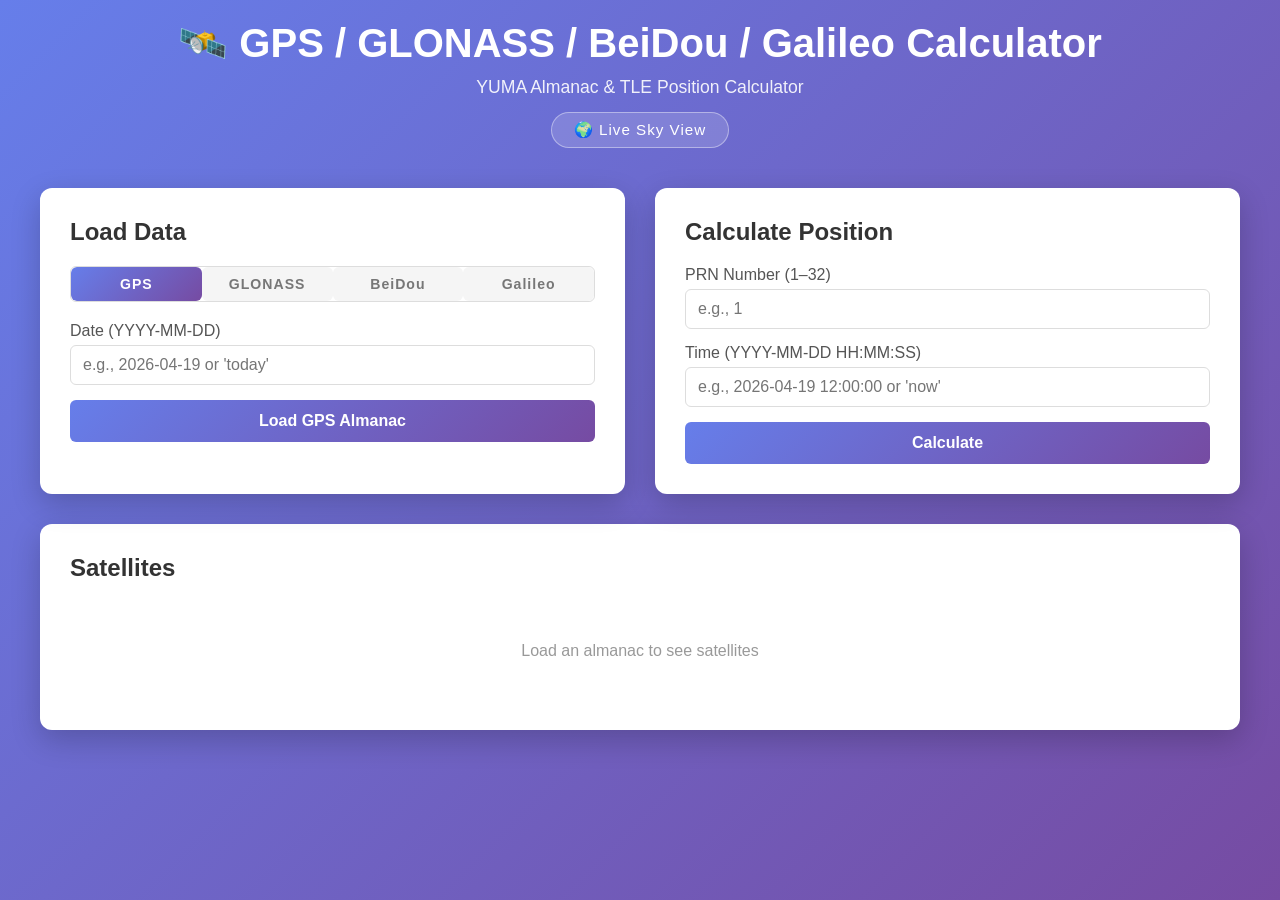
==== commit f286f552: "Rollback last three days of project changes Restore the project to commit 29dbc09 and remove the Cre" ====
--- a/templates/index.html
+++ b/templates/index.html
@@ -1,358 +1,608 @@
-<!doctype html>
-<html lang="he" dir="rtl">
+<!DOCTYPE html>
+<html lang="en">
 <head>
-<meta charset="utf-8">
-<meta name="viewport" content="width=device-width, initial-scale=1">
-<title>CreditLens — דירוג סיכון לקוח</title>
-<link rel="icon" href="/static/creditlens.ico">
-<style>
-  :root{
-    --bg:#f4f6fa; --surface:#ffffff; --line:#e4e9f2;
-    --ink:#101828; --muted:#667085; --faint:#98a2b3;
-    --primary:#1d4ed8; --primary-soft:#eff4ff;
-    --green:#067647; --green-soft:#ecfdf3;
-    --amber:#b54708; --amber-soft:#fffaeb;
-    --red:#b42318; --red-soft:#fef3f2;
-    --navy:#0c1a3a; --navy-2:#13275c;
-    --radius:14px;
-    --shadow:0 1px 2px rgba(16,24,40,.04),0 4px 16px rgba(16,24,40,.06);
-  }
-  *{box-sizing:border-box;margin:0;padding:0}
-  body{background:var(--bg);color:var(--ink);font:14px/1.5 "Segoe UI","Heebo",system-ui,Arial,sans-serif;-webkit-font-smoothing:antialiased}
-  .app{display:grid;grid-template-columns:252px 1fr;min-height:100vh}
-
-  /* ── Sidebar ─────────────────────────────────────── */
-  aside{background:linear-gradient(180deg,var(--navy) 0%,var(--navy-2) 100%);color:#c2cdea;padding:28px 18px;display:flex;flex-direction:column;position:sticky;top:0;height:100vh}
-  .brand{display:flex;align-items:center;gap:11px;padding:0 8px;margin-bottom:38px}
-  .brand-mark{width:38px;height:38px;border-radius:10px;background:linear-gradient(135deg,#2e5cff,#7aa5ff);display:grid;place-items:center;flex-shrink:0}
-  .brand-mark svg{width:22px;height:22px}
-  .brand-name{font-size:19px;font-weight:700;color:#fff;letter-spacing:.2px}
-  .brand-name span{color:#8fb0ff}
-  .brand-sub{font-size:10.5px;color:#7487b8;margin-top:1px}
-  nav{display:grid;gap:4px}
-  nav a{display:flex;align-items:center;gap:11px;color:#aab8dd;text-decoration:none;padding:11px 12px;border-radius:9px;font-weight:500;transition:.15s}
-  nav a svg{width:17px;height:17px;opacity:.8;flex-shrink:0}
-  nav a:hover{background:rgba(255,255,255,.06);color:#fff}
-  nav a.active{background:rgba(60,110,255,.22);color:#fff;box-shadow:inset 0 0 0 1px rgba(120,160,255,.25)}
-  .side-foot{margin-top:auto;padding:14px 8px 0;border-top:1px solid rgba(255,255,255,.08);font-size:11px;color:#6b7ca8;line-height:1.7}
-
-  /* ── Main ────────────────────────────────────────── */
-  main{padding:30px 40px 48px;max-width:1480px;width:100%;margin:0 auto;min-width:0}
-  .topbar{display:flex;justify-content:space-between;align-items:flex-start;gap:16px;margin-bottom:24px;flex-wrap:wrap}
-  h1{font-size:24px;font-weight:700;letter-spacing:-.2px}
-  .page-sub{color:var(--muted);margin-top:3px;font-size:13.5px}
-  .status-chip{display:flex;align-items:center;gap:8px;background:var(--surface);border:1px solid var(--line);border-radius:999px;padding:8px 16px;font-size:12.5px;color:var(--muted);box-shadow:var(--shadow);white-space:nowrap}
-  .status-chip .dot{width:8px;height:8px;border-radius:50%;background:#12b76a;box-shadow:0 0 0 3px #d1fadf}
-  .status-chip b{color:var(--ink)}
-  .user-chip .logout{color:var(--red);text-decoration:none;font-weight:600;margin-right:6px;font-size:12px}
-  .user-chip .logout:hover{text-decoration:underline}
-
-  .card{background:var(--surface);border:1px solid var(--line);border-radius:var(--radius);box-shadow:var(--shadow)}
-
-  /* ── Query bar ───────────────────────────────────── */
-  .query-card{display:flex;align-items:flex-end;gap:14px;padding:20px 22px;margin-bottom:14px;flex-wrap:wrap}
-  .field{display:flex;flex-direction:column;gap:6px}
-  .field.grow{flex:1;min-width:260px}
-  .field label{font-size:12px;font-weight:600;color:var(--muted)}
-  .field input{border:1px solid #d0d7e2;border-radius:9px;padding:11px 14px;font-size:14.5px;font-family:inherit;background:#fcfdff;transition:.15s;width:100%}
-  .field input:focus{outline:none;border-color:var(--primary);box-shadow:0 0 0 3.5px rgba(29,78,216,.12);background:#fff}
-  .field input::placeholder{color:var(--faint)}
-  #amount{width:170px}
-  button.cta{background:var(--primary);color:#fff;border:0;border-radius:9px;padding:12px 26px;font-size:14px;font-weight:600;font-family:inherit;cursor:pointer;display:flex;align-items:center;gap:9px;transition:.15s;height:43px}
-  button.cta:hover:not(:disabled){background:#1e40af;transform:translateY(-1px);box-shadow:0 4px 12px rgba(29,78,216,.3)}
-  button.cta:disabled{opacity:.65;cursor:progress}
-  .spin{width:15px;height:15px;border:2px solid rgba(255,255,255,.35);border-top-color:#fff;border-radius:50%;animation:rot .7s linear infinite;display:none}
-  button.cta.loading .spin{display:block}
-  @keyframes rot{to{transform:rotate(360deg)}}
-
-  /* ── Banners ─────────────────────────────────────── */
-  .banner{border-radius:11px;padding:14px 18px;margin-bottom:14px;font-size:13.5px;line-height:1.65;border:1px solid}
-  .banner strong{display:block;margin-bottom:3px;font-size:13.5px}
-  .banner.danger{background:var(--red-soft);border-color:#fecdca;color:var(--red)}
-  .banner.warn{background:var(--amber-soft);border-color:#fedf89;color:var(--amber)}
-
-  /* ── Result grid ─────────────────────────────────── */
-  .grid{display:grid;grid-template-columns:1.45fr 1fr;gap:14px;margin-bottom:14px;align-items:start}
-  .card-pad{padding:24px 26px}
-  .card-title{font-size:15px;font-weight:700;display:flex;align-items:center;justify-content:space-between;gap:10px;margin-bottom:20px}
-  .card-title .sub{font-weight:400}
-  .sub{color:var(--muted);font-size:12.5px}
-
-  .result-layout{display:flex;align-items:center;gap:34px;flex-wrap:wrap}
-  .gauge-wrap{position:relative;width:172px;height:172px;flex-shrink:0}
-  .gauge-wrap svg{transform:rotate(-90deg)}
-  .gauge-bg{fill:none;stroke:#eef1f6;stroke-width:13}
-  #gauge-arc{fill:none;stroke:#d0d7e2;stroke-width:13;stroke-linecap:round;stroke-dasharray:414.7;stroke-dashoffset:414.7;transition:stroke-dashoffset .8s cubic-bezier(.4,0,.2,1),stroke .4s}
-  .gauge-center{position:absolute;inset:0;display:grid;place-items:center;text-align:center}
-  .gauge-center b{font-size:40px;font-weight:800;letter-spacing:-1px;display:block;line-height:1}
-  .gauge-center small{color:var(--faint);font-size:10.5px;display:block;margin-top:5px}
-  .decision{font-size:22px;font-weight:800;margin-bottom:4px;letter-spacing:-.2px}
-  .decision.green{color:var(--green)}.decision.amber{color:var(--amber)}.decision.red{color:var(--red)}
-  #customer-name{font-size:13.5px}
-  .metrics{display:grid;grid-template-columns:repeat(3,minmax(108px,1fr));gap:10px;margin-top:20px}
-  .metric{background:#f8fafd;border:1px solid #eef1f6;border-radius:11px;padding:12px 14px}
-  .metric label{font-size:11px;color:var(--muted);font-weight:600;display:block;margin-bottom:4px}
-  .metric strong{font-size:16.5px;font-weight:700}
-
-  /* ── Sources ─────────────────────────────────────── */
-  .source-meta{font-size:12px;color:var(--muted);background:var(--primary-soft);border:1px solid #d6e2ff;border-radius:9px;padding:10px 14px;margin-bottom:14px;line-height:1.6}
-  .sources{max-height:308px;overflow-y:auto;display:grid;gap:2px;margin:0 -8px}
-  .sources::-webkit-scrollbar{width:8px}
-  .sources::-webkit-scrollbar-thumb{background:#dbe2ee;border-radius:4px}
-  .source{display:flex;align-items:center;gap:10px;padding:8.5px 10px;border-radius:8px;font-size:12.5px}
-  .source:hover{background:#f6f8fc}
-  .source .file-ic{width:26px;height:26px;border-radius:7px;background:var(--green-soft);display:grid;place-items:center;flex-shrink:0}
-  .source .file-ic svg{width:14px;height:14px;stroke:var(--green)}
-  .source .s-name{flex:1;font-weight:600;overflow:hidden;text-overflow:ellipsis;white-space:nowrap}
-  .source .s-fields{color:var(--faint);font-size:11.5px}
-  .reg{margin-top:16px;padding:15px 17px;background:#f8fafd;border:1px solid var(--line);border-radius:11px;font-size:12.5px;line-height:1.7}
-  .reg-head{display:flex;align-items:center;justify-content:space-between;gap:8px;margin-bottom:4px}
-  .reg-head strong{font-size:13px}
-  .reg-badge{background:var(--amber-soft);color:var(--amber);border:1px solid #fedf89;border-radius:999px;padding:2px 11px;font-size:11px;font-weight:600;white-space:nowrap}
-  .reg small{color:var(--muted)}
-
-  /* ── Criteria table ──────────────────────────────── */
-  table{width:100%;border-collapse:collapse}
-  th{text-align:right;color:var(--muted);font-size:11.5px;font-weight:600;text-transform:uppercase;letter-spacing:.4px;padding:10px 12px;border-bottom:1px solid var(--line)}
-  td{padding:13px 12px;border-bottom:1px solid #f1f4f9;vertical-align:middle;font-size:13px}
-  tr:last-child td{border-bottom:none}
-  tr:hover td{background:#fafbfe}
-  td .c-name{font-weight:600;font-size:13.5px}
-  td .c-desc{color:var(--muted);font-size:11.5px;margin-top:1px}
-  .w-chip{background:#f2f4f7;border-radius:999px;padding:3px 12px;font-weight:700;font-size:12px;color:#475467}
-  .bar{height:6px;background:#eef1f6;border-radius:99px;overflow:hidden;width:150px;display:inline-block;vertical-align:middle;margin-left:10px}
-  .bar i{display:block;height:100%;border-radius:99px;background:var(--primary);transition:width .6s}
-  .bar i.good{background:#12b76a}.bar i.mid{background:#f79009}.bar i.bad{background:#f04438}
-  .contrib{font-weight:700;font-size:13.5px}
-
-  .empty{color:var(--faint);text-align:center;padding:34px 0;font-size:13px}
-  .consent{display:flex;align-items:center;gap:8px;font-size:12px;color:var(--muted);cursor:pointer;flex-basis:100%;padding-top:2px}
-  .consent input{width:15px;height:15px;accent-color:var(--primary);cursor:pointer}
-  .audit-line{margin-top:16px;padding-top:12px;border-top:1px dashed var(--line);font-size:11.5px;color:var(--faint);display:flex;gap:14px;flex-wrap:wrap}
-  .reason-codes{margin-top:14px;display:grid;gap:6px}
-  .reason-codes .rc{display:flex;gap:9px;align-items:baseline;font-size:12.5px;color:#475467}
-  .reason-codes .rc b{background:#f2f4f7;border-radius:6px;padding:1px 8px;font-size:11px;color:#344054;flex-shrink:0}
-
-  @media (max-width:1060px){.grid{grid-template-columns:1fr}}
-  @media (max-width:860px){
-    .app{display:block}aside{display:none}main{padding:18px}
-    .metrics{grid-template-columns:1fr 1fr}
-  }
-</style>
+    <meta charset="UTF-8">
+    <meta name="viewport" content="width=device-width, initial-scale=1.0">
+    <title>GPS Calculator</title>
+    <style>
+        * {
+            margin: 0;
+            padding: 0;
+            box-sizing: border-box;
+        }
+
+        body {
+            font-family: -apple-system, BlinkMacSystemFont, 'Segoe UI', Roboto, 'Helvetica Neue', Arial, sans-serif;
+            background: linear-gradient(135deg, #667eea 0%, #764ba2 100%);
+            min-height: 100vh;
+            padding: 20px;
+        }
+
+        .container {
+            max-width: 1200px;
+            margin: 0 auto;
+        }
+
+        header {
+            text-align: center;
+            color: white;
+            margin-bottom: 40px;
+        }
+
+        h1 {
+            font-size: 2.5em;
+            margin-bottom: 10px;
+        }
+
+        .subtitle {
+            font-size: 1.1em;
+            opacity: 0.9;
+        }
+
+        .grid {
+            display: grid;
+            grid-template-columns: 1fr 1fr;
+            gap: 30px;
+            margin-bottom: 30px;
+        }
+
+        @media (max-width: 768px) {
+            .grid {
+                grid-template-columns: 1fr;
+            }
+        }
+
+        .card {
+            background: white;
+            border-radius: 12px;
+            padding: 30px;
+            box-shadow: 0 10px 30px rgba(0, 0, 0, 0.2);
+        }
+
+        .card h2 {
+            color: #333;
+            margin-bottom: 20px;
+            font-size: 1.5em;
+        }
+
+        .form-group {
+            margin-bottom: 15px;
+        }
+
+        label {
+            display: block;
+            margin-bottom: 5px;
+            color: #555;
+            font-weight: 500;
+        }
+
+        input, select {
+            width: 100%;
+            padding: 10px 12px;
+            border: 1px solid #ddd;
+            border-radius: 6px;
+            font-size: 1em;
+            transition: border-color 0.2s;
+        }
+
+        input:focus, select:focus {
+            outline: none;
+            border-color: #667eea;
+            box-shadow: 0 0 0 3px rgba(102, 126, 234, 0.1);
+        }
+
+        button {
+            background: linear-gradient(135deg, #667eea 0%, #764ba2 100%);
+            color: white;
+            padding: 12px 24px;
+            border: none;
+            border-radius: 6px;
+            font-size: 1em;
+            font-weight: 600;
+            cursor: pointer;
+            transition: transform 0.2s, box-shadow 0.2s;
+            width: 100%;
+        }
+
+        button:hover:not(:disabled) {
+            transform: translateY(-2px);
+            box-shadow: 0 5px 15px rgba(0, 0, 0, 0.2);
+        }
+
+        button:disabled {
+            opacity: 0.6;
+            cursor: not-allowed;
+        }
+
+        .loading {
+            display: none;
+            text-align: center;
+            color: #667eea;
+            margin-top: 15px;
+        }
+
+        .loading.show {
+            display: block;
+        }
+
+        .spinner {
+            border: 3px solid #f3f3f3;
+            border-top: 3px solid #667eea;
+            border-radius: 50%;
+            width: 20px;
+            height: 20px;
+            animation: spin 1s linear infinite;
+            display: inline-block;
+            margin-right: 8px;
+        }
+
+        @keyframes spin {
+            0% { transform: rotate(0deg); }
+            100% { transform: rotate(360deg); }
+        }
+
+        .alert {
+            padding: 12px 16px;
+            border-radius: 6px;
+            margin-bottom: 15px;
+            display: none;
+        }
+
+        .alert.show {
+            display: block;
+        }
+
+        .alert.error {
+            background: #fee;
+            color: #c33;
+            border: 1px solid #fcc;
+        }
+
+        .alert.success {
+            background: #efe;
+            color: #3c3;
+            border: 1px solid #cfc;
+        }
+
+        .results {
+            background: #f9f9f9;
+            border-radius: 6px;
+            padding: 20px;
+            margin-top: 20px;
+            display: none;
+        }
+
+        .results.show {
+            display: block;
+        }
+
+        .result-row {
+            display: grid;
+            grid-template-columns: 150px 1fr;
+            margin-bottom: 12px;
+            padding-bottom: 12px;
+            border-bottom: 1px solid #eee;
+        }
+
+        .result-row:last-child {
+            border-bottom: none;
+        }
+
+        .result-label {
+            font-weight: 600;
+            color: #555;
+        }
+
+        .result-value {
+            color: #333;
+            font-family: 'Courier New', monospace;
+        }
+
+        .satellite-table {
+            width: 100%;
+            border-collapse: collapse;
+            margin-top: 15px;
+        }
+
+        .satellite-table th {
+            background: #f5f5f5;
+            padding: 10px;
+            text-align: left;
+            border-bottom: 2px solid #ddd;
+            font-weight: 600;
+            color: #555;
+        }
+
+        .satellite-table td {
+            padding: 10px;
+            border-bottom: 1px solid #eee;
+        }
+
+        .satellite-table tr:hover {
+            background: #fafafa;
+        }
+
+        .health-ok {
+            color: #3c3;
+            font-weight: 600;
+        }
+
+        .health-bad {
+            color: #c33;
+            font-weight: 600;
+        }
+
+        .info-box {
+            background: #e8f4f8;
+            border-left: 4px solid #667eea;
+            padding: 15px;
+            margin-bottom: 20px;
+            border-radius: 4px;
+            color: #555;
+        }
+
+        .info-box strong {
+            color: #333;
+        }
+
+        /* Constellation toggle */
+        .const-toggle {
+            display: flex;
+            margin-bottom: 20px;
+            border-radius: 6px;
+            overflow: hidden;
+            border: 1px solid #ddd;
+        }
+
+        .tab-btn {
+            flex: 1;
+            padding: 9px;
+            border: none;
+            background: #f5f5f5;
+            color: #777;
+            font-size: 0.88em;
+            font-weight: 700;
+            cursor: pointer;
+            transition: all 0.2s;
+            letter-spacing: 1px;
+        }
+
+        .tab-btn:hover:not(.tab-active) {
+            background: #eee;
+        }
+
+        .tab-active {
+            background: linear-gradient(135deg, #667eea 0%, #764ba2 100%);
+            color: white;
+        }
+
+        .glo-label {
+            color: #0099cc;
+            font-weight: 700;
+        }
+    </style>
 </head>
 <body>
-<div class="app">
-  <aside>
-    <div class="brand">
-      <div class="brand-mark">
-        <svg viewBox="0 0 24 24" fill="none"><path d="M12 3a9 9 0 1 0 9 9" stroke="#fff" stroke-width="2.4" stroke-linecap="round"/><path d="M12 12l5-5" stroke="#fff" stroke-width="2.4" stroke-linecap="round"/></svg>
-      </div>
-      <div>
-        <div class="brand-name">Credit<span>Lens</span></div>
-        <div class="brand-sub">מערכת החלטות אשראי</div>
-      </div>
+    <div class="container">
+        <header>
+            <h1>🛰️ GPS / GLONASS / BeiDou / Galileo Calculator</h1>
+            <p class="subtitle">YUMA Almanac &amp; TLE Position Calculator</p>
+            <a href="/" style="display:inline-block;margin-top:14px;color:white;background:rgba(255,255,255,0.15);border:1px solid rgba(255,255,255,0.4);padding:8px 22px;border-radius:20px;text-decoration:none;font-size:0.95em;letter-spacing:1px;transition:background 0.2s;" onmouseover="this.style.background='rgba(255,255,255,0.25)'" onmouseout="this.style.background='rgba(255,255,255,0.15)'">🌍 Live Sky View</a>
+        </header>
+
+        <div class="grid">
+            <!-- Load Almanac Card -->
+            <div class="card">
+                <h2>Load Data</h2>
+                <div class="alert error" id="loadAlert"></div>
+                <div class="alert success" id="loadSuccess"></div>
+
+                <div class="const-toggle">
+                    <button id="tab-gps" class="tab-btn tab-active" onclick="selectConstellation('GPS')">GPS</button>
+                    <button id="tab-glo" class="tab-btn" onclick="selectConstellation('GLONASS')">GLONASS</button>
+                    <button id="tab-bei" class="tab-btn" onclick="selectConstellation('BEIDOU')">BeiDou</button>
+                    <button id="tab-gal" class="tab-btn" onclick="selectConstellation('GALILEO')">Galileo</button>
+                </div>
+
+                <div class="form-group" id="date-group">
+                    <label for="dateInput">Date (YYYY-MM-DD)</label>
+                    <input type="text" id="dateInput" placeholder="e.g., 2026-04-19 or 'today'">
+                </div>
+
+                <div class="info-box" id="glo-note" style="display:none;">
+                    Fetches current GLONASS TLEs from <strong>Celestrak</strong> (always up to date — no date needed)
+                </div>
+
+                <button id="loadBtn" onclick="loadAlmanac()">Load GPS Almanac</button>
+                <div class="loading" id="loadLoading">
+                    <span class="spinner"></span>
+                    Loading...
+                </div>
+
+                <div id="almanacInfo" style="display: none; margin-top: 20px;">
+                    <div class="info-box">
+                        <strong>Loaded:</strong> <span id="infoDate"></span><br>
+                        <span id="gps-week-row"><strong>GPS Week:</strong> <span id="infoWeek"></span><br></span>
+                        <strong>Satellites:</strong> <span id="infoCount"></span>
+                    </div>
+                </div>
+            </div>
+
+            <!-- Calculate Position Card -->
+            <div class="card">
+                <h2>Calculate Position</h2>
+                <div class="alert error" id="calcAlert"></div>
+
+                <div class="form-group">
+                    <label for="prnInput" id="prn-label">PRN Number (1–32)</label>
+                    <input type="number" id="prnInput" min="1" max="32" placeholder="e.g., 1">
+                </div>
+
+                <div class="form-group">
+                    <label for="timeInput">Time (YYYY-MM-DD HH:MM:SS)</label>
+                    <input type="text" id="timeInput" placeholder="e.g., 2026-04-19 12:00:00 or 'now'">
+                </div>
+
+                <button id="calcBtn" onclick="calculatePosition()">Calculate</button>
+                <div class="loading" id="calcLoading">
+                    <span class="spinner"></span>
+                    Calculating...
+                </div>
+            </div>
+        </div>
+
+        <!-- Satellites List Card -->
+        <div class="card">
+            <h2 id="sat-list-title">Satellites</h2>
+            <div id="satellitesContainer" style="display: none;">
+                <table class="satellite-table" id="sat-table">
+                    <thead id="sat-thead"></thead>
+                    <tbody id="satellitesList"></tbody>
+                </table>
+            </div>
+            <div id="noSatellites" style="text-align: center; color: #999; padding: 40px;">
+                Load an almanac to see satellites
+            </div>
+        </div>
+
+        <!-- Results Card -->
+        <div class="card results" id="resultsCard">
+            <h2>Position Results</h2>
+            <div id="resultsContent"></div>
+        </div>
     </div>
-    <nav>
-      <a class="active" href="/">
-        <svg viewBox="0 0 24 24" fill="none" stroke="currentColor" stroke-width="2"><rect x="3" y="3" width="7" height="9" rx="1.5"/><rect x="14" y="3" width="7" height="5" rx="1.5"/><rect x="14" y="12" width="7" height="9" rx="1.5"/><rect x="3" y="16" width="7" height="5" rx="1.5"/></svg>
-        סקירת בקשה</a>
-      <a href="#sources">
-        <svg viewBox="0 0 24 24" fill="none" stroke="currentColor" stroke-width="2"><ellipse cx="12" cy="5" rx="8" ry="3"/><path d="M4 5v14c0 1.66 3.58 3 8 3s8-1.34 8-3V5"/><path d="M4 12c0 1.66 3.58 3 8 3s8-1.34 8-3"/></svg>
-        מקורות נתונים</a>
-      <a href="#rules">
-        <svg viewBox="0 0 24 24" fill="none" stroke="currentColor" stroke-width="2"><path d="M4 6h16M4 12h10M4 18h7"/><circle cx="19" cy="17" r="3"/></svg>
-        מדיניות וניקוד</a>
-      <a href="/validation" data-role="risk_manager" hidden>
-        <svg viewBox="0 0 24 24" fill="none" stroke="currentColor" stroke-width="2"><path d="M3 20h18M6 16v-5M11 16V7M16 16v-8M21 16V4"/></svg>
-        תיקוף מודל</a>
-      <a href="/portfolio" data-role="risk_manager" hidden>
-        <svg viewBox="0 0 24 24" fill="none" stroke="currentColor" stroke-width="2"><path d="M21 12a9 9 0 1 1-9-9v9h9z"/><path d="M14 3.5A9 9 0 0 1 20.5 10"/></svg>
-        דוח תיק אשראי</a>
-      <a href="/admin" data-role="admin" hidden>
-        <svg viewBox="0 0 24 24" fill="none" stroke="currentColor" stroke-width="2"><circle cx="9" cy="8" r="3.4"/><path d="M3 20c0-3.3 2.7-5.2 6-5.2s6 1.9 6 5.2"/><path d="M17 8h5M19.5 5.5v5"/></svg>
-        ניהול משתמשים</a>
-      <a href="#regulatory">
-        <svg viewBox="0 0 24 24" fill="none" stroke="currentColor" stroke-width="2"><path d="M12 3l8 4v5c0 5-3.5 8-8 9-4.5-1-8-4-8-9V7l8-4z"/><path d="M9 12l2 2 4-4"/></svg>
-        ציות ורגולציה</a>
-    </nav>
-    <div class="side-foot">CreditLens v2.1<br>סביבת הדגמה · נתונים סינתטיים</div>
-  </aside>
-
-  <main>
-    <header class="topbar">
-      <div>
-        <h1>דירוג סיכון לקוח</h1>
-        <div class="page-sub">איחוד נתונים אוטומטי מכל מאגרי הארגון · ציון מוסבר · בקרת רגולציה</div>
-      </div>
-      <div class="status-chip"><span class="dot"></span> אינדקס פעיל · <b id="customer-count">…</b> לקוחות · <span id="source-files-chip">20 מאגרים</span></div>
-      <div class="status-chip user-chip"><svg width="14" height="14" viewBox="0 0 24 24" fill="none" stroke="#667085" stroke-width="2"><circle cx="12" cy="8" r="4"/><path d="M4 21c0-4 3.6-6 8-6s8 2 8 6"/></svg> <b id="user-name">…</b> · <span id="user-role"></span> <a href="/logout" class="logout">התנתק</a></div>
-    </header>
-
-    <section class="card query-card">
-      <div class="field grow">
-        <label for="customer">לקוח</label>
-        <input id="customer" list="customer-options" placeholder="הקלד שם או מספר לקוח (CUS-…)" autocomplete="off">
-        <datalist id="customer-options"></datalist>
-      </div>
-      <div class="field">
-        <label for="amount">סכום מבוקש (₪)</label>
-        <input id="amount" type="number" value="100000" min="1" step="1000">
-      </div>
-      <button id="assess" class="cta"><span class="spin"></span>חשב דירוג סיכון</button>
-      <label class="consent"><input type="checkbox" id="consent-check"> התקבלה הסכמת הלקוח המתועדת לשליפת נתוני אשראי</label>
-    </section>
-
-    <div id="error" class="banner danger" hidden></div>
-
-    <div class="grid">
-      <section class="card card-pad">
-        <div class="card-title">תוצאת ההערכה <span class="sub" id="timestamp"></span></div>
-        <div id="result-empty" class="empty">בחר לקוח וסכום כדי להפיק דירוג סיכון</div>
-        <div id="result-body" hidden>
-          <div class="result-layout">
-            <div class="gauge-wrap">
-              <svg width="172" height="172" viewBox="0 0 172 172">
-                <circle class="gauge-bg" cx="86" cy="86" r="66"/>
-                <circle id="gauge-arc" cx="86" cy="86" r="66"/>
-              </svg>
-              <div class="gauge-center"><div><b id="score">—</b><small>ציון סיכון · 1–10 · נמוך=טוב</small></div></div>
-            </div>
-            <div style="flex:1;min-width:230px">
-              <div class="decision" id="decision">—</div>
-              <div class="sub" id="customer-name">—</div>
-              <div class="metrics">
-                <div class="metric"><label>רמת סיכון</label><strong id="band">—</strong></div>
-                <div class="metric"><label>יחס חוב להכנסה</label><strong id="dti">—</strong></div>
-                <div class="metric"><label>זמן שליפה וחישוב</label><strong id="scan-time">—</strong></div>
-              </div>
-            </div>
-          </div>
-          <div id="hard-block" class="banner danger" style="margin:18px 0 0" hidden></div>
-          <div id="exception" class="banner warn" style="margin:18px 0 0" hidden></div>
-          <div id="reason-codes" class="reason-codes" hidden></div>
-          <div class="audit-line" id="audit-line" hidden>
-            <span>מזהה החלטה: <b id="decision-id"></b></span>
-            <span>גרסת מודל: <b id="model-version"></b></span>
-            <span>הסכמה: <b id="consent-id"></b></span>
-            <span>נרשם ביומן הביקורת ✓</span>
-            <a id="letter-link" href="#" target="_blank" style="color:var(--primary);font-weight:700;text-decoration:none">הפק מכתב החלטה ללקוח ↗</a>
-          </div>
-        </div>
-      </section>
-
-      <section class="card card-pad" id="sources">
-        <div class="card-title">מקורות נתונים שאוחדו</div>
-        <div class="source-meta" id="source-status">האקסלים נקלטים לאינדקס מתמשך; בכל בקשה נשלפות רק רשומות הלקוח.</div>
-        <div class="sources" id="source-list"><div class="empty">טרם בוצעה שליפה</div></div>
-        <div class="reg" id="regulatory">
-          <div class="reg-head"><strong>דירוג אשראי — בנק ישראל</strong><span class="reg-badge" id="reg-status">טרם נשלחה</span></div>
-          <small>החיבור מחייב הסכמת לקוח, ספק מורשה והרשאות API. סביבת ההדגמה אינה שולחת בקשות אמת.</small>
-        </div>
-      </section>
-    </div>
-
-    <section class="card card-pad" id="rules">
-      <div class="card-title">פירוט הקריטריונים ומשקלם בציון</div>
-      <table>
-        <thead><tr><th>קריטריון</th><th style="width:90px">משקל</th><th style="width:260px">ביצוע</th><th style="width:80px">תרומה</th></tr></thead>
-        <tbody id="breakdown"><tr><td colspan="4" class="empty">הפק דירוג כדי לראות את פירוט הניקוד</td></tr></tbody>
-      </table>
-    </section>
-  </main>
-</div>
-
-<script>
-const $=id=>document.getElementById(id);
-const GAUGE_C=2*Math.PI*66;
-const COLORS={green:'#12b76a',amber:'#f79009',red:'#f04438'};
-
-async function assess(){
-  const btn=$('assess');
-  btn.disabled=true;btn.classList.add('loading');$('error').hidden=true;
-  try{
-    const r=await fetch('/api/credit/assess',{method:'POST',headers:{'Content-Type':'application/json'},
-      body:JSON.stringify({customer_id:$('customer').value,amount:$('amount').value,consent_given:$('consent-check').checked})});
-    const d=await r.json();
-    if(r.status===401){location.href='/login';return}
-    if(!r.ok)throw Error(d.error||'שגיאה בחישוב הדירוג');
-    render(d);
-  }catch(e){$('error').textContent=e.message;$('error').hidden=false}
-  finally{btn.disabled=false;btn.classList.remove('loading')}
-}
-
-function render(d){
-  $('result-empty').hidden=true;$('result-body').hidden=false;
-  $('score').textContent=d.score;
-  $('decision').textContent=d.decision;$('decision').className='decision '+d.decision_color;
-  $('customer-name').textContent=d.customer.name+' · '+d.customer.employer+' · '+d.customer.customer_id;
-  $('band').textContent=d.risk_band;
-  $('dti').textContent=Math.round(d.dti*100)+'%';
-  $('scan-time').textContent=d.source_scan.scan_ms<1000?d.source_scan.scan_ms+' מ״ש':(d.source_scan.scan_ms/1000).toFixed(1)+' שנ׳';
-  $('timestamp').textContent=new Date().toLocaleTimeString('he-IL');
-  const arc=$('gauge-arc');
-  arc.style.strokeDashoffset=GAUGE_C*(1-Math.min(d.score,10)/10);
-  arc.style.stroke=COLORS[d.decision_color]||COLORS.amber;
-  const fileIc='<span class="file-ic"><svg viewBox="0 0 24 24" fill="none" stroke-width="2"><path d="M14 2H6a2 2 0 0 0-2 2v16a2 2 0 0 0 2 2h12a2 2 0 0 0 2-2V8l-6-6z"/><path d="M14 2v6h6"/></svg></span>';
-  $('source-list').innerHTML=d.sources.map(s=>`<div class="source">${fileIc}<span class="s-name">${s.name}</span><span class="s-fields">${s.fields} שדות · ${s.rows} רשומות</span></div>`).join('');
-  $('source-status').innerHTML=`<b>${d.source_scan.files_scanned}</b> מאגרים באינדקס · <b>${d.source_scan.rows_scanned.toLocaleString('he-IL')}</b> שורות · נשלפו <b>${d.source_scan.records_retrieved}</b> רשומות לקוח מ-<b>${d.source_scan.files_matched}</b> מאגרים תוך <b>${d.source_scan.query_ms}</b> מ״ש`;
-  $('breakdown').innerHTML=d.breakdown.map(x=>{
-    const cls=x.value>=70?'good':x.value>=40?'mid':'bad';
-    return `<tr><td><div class="c-name">${x.name}</div><div class="c-desc">${x.description}</div></td>
-      <td><span class="w-chip">${x.weight}%</span></td>
-      <td><span class="bar"><i class="${cls}" style="width:${x.value}%"></i></span> ${x.value}/100</td>
-      <td class="contrib">${x.contribution}</td></tr>`;
-  }).join('');
-  $('reg-status').textContent=d.regulatory.status;
-  if(d.hard_blocks&&d.hard_blocks.length){$('hard-block').hidden=false;$('hard-block').innerHTML='<strong>חסימה רגולטורית</strong>'+d.hard_blocks.join('<br>')}else{$('hard-block').hidden=true}
-  if(d.override){$('exception').hidden=false;$('exception').innerHTML='<strong>חריגה מהקריטריונים — אושר בשיקול דעת המערכת</strong>'+d.exceptions.join(' · ')+'<br>'+d.override_note}
-  else if(d.exceptions&&d.exceptions.length){$('exception').hidden=false;$('exception').innerHTML='<strong>חריגות שנמצאו</strong>'+d.exceptions.join(' · ')}
-  else{$('exception').hidden=true}
-  if(d.reason_codes&&d.reason_codes.length){
-    $('reason-codes').hidden=false;
-    $('reason-codes').innerHTML='<div style="font-weight:700;font-size:12.5px;color:var(--ink)">נימוקי החלטה (חובת הנמקה)</div>'+
-      d.reason_codes.map(rc=>`<div class="rc"><b>${rc.code}</b>${rc.reason}</div>`).join('');
-  }else{$('reason-codes').hidden=true}
-  if(d.decision_id){
-    $('audit-line').hidden=false;
-    $('decision-id').textContent=d.decision_id;
-    $('model-version').textContent=d.model_version;
-    $('consent-id').textContent=d.consent?d.consent.consent_id:'—';
-    $('letter-link').href='/decision/'+encodeURIComponent(d.decision_id);
-  }
-}
-
-let searchTimer=null;
-const ROLE_NAMES={underwriter:'חתם אשראי',risk_manager:'ניהול סיכונים',admin:'מנהל מערכת'};
-async function loadMe(){
-  try{
-    const r=await fetch('/api/me');
-    if(r.status===401){location.href='/login';return}
-    const d=await r.json();
-    $('user-name').textContent=d.user.display_name.split(' — ')[0];
-    $('user-role').textContent=ROLE_NAMES[d.user.role]||d.user.role;
-    const rank={underwriter:0,risk_manager:1,admin:2}[d.user.role]??0;
-    document.querySelectorAll('nav a[data-role]').forEach(link=>{
-      const need={underwriter:0,risk_manager:1,admin:2}[link.dataset.role]??0;
-      link.hidden = rank < need;
-    });
-  }catch(e){}
-}
-async function searchCustomers(){
-  const q=$('customer').value.trim();
-  try{
-    const r=await fetch('/api/credit/customers?q='+encodeURIComponent(q)+'&limit=50');
-    if(r.status===401){location.href='/login';return}
-    const d=await r.json();
-    $('customer-count').textContent=d.total_customers.toLocaleString('he-IL');
-    $('customer-options').innerHTML=d.customers.map(c=>`<option value="${c.customer_id}">${c.name}</option>`).join('');
-  }catch(e){/* Free-text entry still works when search is unavailable. */}
-}
-$('customer').addEventListener('input',()=>{clearTimeout(searchTimer);searchTimer=setTimeout(searchCustomers,200)});
-$('customer').addEventListener('keydown',e=>{if(e.key==='Enter')assess()});
-$('amount').addEventListener('keydown',e=>{if(e.key==='Enter')assess()});
-$('assess').addEventListener('click',assess);
-loadMe();
-searchCustomers();
-</script>
+
+    <script>
+        let currentConstellation = 'GPS';
+
+        const CONST_LABELS = { GPS: 'Load GPS Almanac', GLONASS: 'Load GLONASS TLEs', BEIDOU: 'Load BeiDou TLEs', GALILEO: 'Load Galileo TLEs' };
+        const CONST_PRN   = { GPS: 'PRN Number (1–32)', GLONASS: 'Satellite # (1–30)', BEIDOU: 'Satellite # (1–60)', GALILEO: 'Satellite # (1–36)' };
+        const CONST_MAX   = { GPS: 32, GLONASS: 30, BEIDOU: 60, GALILEO: 36 };
+        const CONST_TAB   = { GPS: 'tab-gps', GLONASS: 'tab-glo', BEIDOU: 'tab-bei', GALILEO: 'tab-gal' };
+
+        function selectConstellation(c) {
+            currentConstellation = c;
+            Object.keys(CONST_TAB).forEach(x => {
+                document.getElementById(CONST_TAB[x]).className = 'tab-btn' + (c === x ? ' tab-active' : '');
+            });
+            document.getElementById('date-group').style.display = c === 'GPS' ? '' : 'none';
+            document.getElementById('glo-note').style.display   = c !== 'GPS' ? '' : 'none';
+            document.getElementById('loadBtn').textContent       = CONST_LABELS[c];
+            document.getElementById('prn-label').textContent     = CONST_PRN[c];
+            document.getElementById('prnInput').max              = CONST_MAX[c];
+            document.getElementById('almanacInfo').style.display = 'none';
+            document.getElementById('satellitesContainer').style.display = 'none';
+            document.getElementById('noSatellites').style.display = 'block';
+            document.getElementById('noSatellites').textContent  = 'Load data to see satellites';
+        }
+
+        function hideAlert(id) {
+            setTimeout(() => {
+                document.getElementById(id).classList.remove('show');
+            }, 5000);
+        }
+
+        function showError(containerId, message) {
+            const alert = document.getElementById(containerId);
+            alert.textContent = '❌ ' + message;
+            alert.classList.add('show');
+            hideAlert(containerId);
+        }
+
+        function showSuccess(containerId, message) {
+            const alert = document.getElementById(containerId);
+            alert.textContent = '✓ ' + message;
+            alert.classList.add('show');
+            hideAlert(containerId);
+        }
+
+        async function loadAlmanac() {
+            const btn     = document.getElementById('loadBtn');
+            const loading = document.getElementById('loadLoading');
+            btn.disabled  = true;
+            loading.classList.add('show');
+            document.getElementById('loadAlert').classList.remove('show');
+            document.getElementById('loadSuccess').classList.remove('show');
+
+            const body = { constellation: currentConstellation };
+            if (currentConstellation === 'GPS') {
+                body.date = document.getElementById('dateInput').value || 'today';
+            }
+
+            try {
+                const response = await fetch('/api/load-almanac', {
+                    method: 'POST',
+                    headers: { 'Content-Type': 'application/json' },
+                    body: JSON.stringify(body),
+                });
+
+                const data = await response.json();
+
+                if (!response.ok) {
+                    showError('loadAlert', data.error || 'Failed to load data');
+                    return;
+                }
+
+                showSuccess('loadSuccess', `Loaded ${data.count} satellites`);
+
+                // Update info box
+                const infoDate = currentConstellation === 'GPS' ? (body.date) : data.source;
+                document.getElementById('infoDate').textContent = infoDate;
+                document.getElementById('infoWeek').textContent = data.week || '';
+                document.getElementById('infoCount').textContent = data.count;
+                document.getElementById('gps-week-row').style.display = currentConstellation === 'GPS' ? '' : 'none';
+                document.getElementById('almanacInfo').style.display = 'block';
+
+                await loadSatellitesList();
+
+            } catch (error) {
+                showError('loadAlert', 'Network error: ' + error.message);
+            } finally {
+                btn.disabled = false;
+                loading.classList.remove('show');
+            }
+        }
+
+        async function loadSatellitesList() {
+            try {
+                const response = await fetch('/api/satellites?constellation=' + currentConstellation);
+                const data = await response.json();
+                if (!response.ok) return;
+
+                const thead = document.getElementById('sat-thead');
+                const tbody = document.getElementById('satellitesList');
+                tbody.innerHTML = '';
+
+                if (currentConstellation === 'GPS') {
+                    thead.innerHTML = `<tr>
+                        <th>Label</th><th>Health</th><th>Eccentricity</th><th>√A (m)</th><th>Inclination (°)</th>
+                    </tr>`;
+                    data.satellites.forEach(sat => {
+                        const row = tbody.insertRow();
+                        const hc  = sat.health === 'Healthy' ? 'health-ok' : 'health-bad';
+                        row.innerHTML = `
+                            <td>${sat.label}</td>
+                            <td><span class="${hc}">${sat.health}</span></td>
+                            <td>${sat.e}</td>
+                            <td>${sat.sqA}</td>
+                            <td>${sat.inc}</td>`;
+                    });
+                } else {
+                    thead.innerHTML = `<tr>
+                        <th>Label</th><th>Health</th><th>TLE Name</th>
+                    </tr>`;
+                    data.satellites.forEach(sat => {
+                        const row = tbody.insertRow();
+                        row.innerHTML = `
+                            <td class="glo-label">${sat.label}</td>
+                            <td><span class="health-ok">${sat.health}</span></td>
+                            <td style="font-size:0.9em;color:#666">${sat.name}</td>`;
+                    });
+                }
+
+                document.getElementById('satellitesContainer').style.display = 'block';
+                document.getElementById('noSatellites').style.display = 'none';
+
+            } catch (error) {
+                console.error('Error loading satellites:', error);
+            }
+        }
+
+        async function calculatePosition() {
+            const prn       = document.getElementById('prnInput').value;
+            const timeInput = document.getElementById('timeInput').value || 'now';
+            const btn       = document.getElementById('calcBtn');
+            const loading   = document.getElementById('calcLoading');
+
+            if (!prn) {
+                showError('calcAlert', 'Please enter a satellite number');
+                return;
+            }
+
+            btn.disabled = true;
+            loading.classList.add('show');
+            document.getElementById('calcAlert').classList.remove('show');
+
+            try {
+                const response = await fetch('/api/calculate', {
+                    method: 'POST',
+                    headers: { 'Content-Type': 'application/json' },
+                    body: JSON.stringify({ prn: parseInt(prn), time: timeInput, constellation: currentConstellation }),
+                });
+
+                const data = await response.json();
+
+                if (!response.ok) {
+                    showError('calcAlert', data.error || 'Calculation failed');
+                    return;
+                }
+
+                displayResults(data);
+
+            } catch (error) {
+                showError('calcAlert', 'Network error: ' + error.message);
+            } finally {
+                btn.disabled = false;
+                loading.classList.remove('show');
+            }
+        }
+
+        function displayResults(data) {
+            const labelStyle = data.constellation === 'GLONASS' ? 'color:#0099cc;font-weight:700'
+                : data.constellation === 'BEIDOU'  ? 'color:#cc9900;font-weight:700'
+                : data.constellation === 'GALILEO' ? 'color:#ff9500;font-weight:700'
+                : 'color:#5a2d8a;font-weight:700';
+            const html = `
+                <div class="result-row">
+                    <div class="result-label">Satellite</div>
+                    <div class="result-value" style="${labelStyle}">${data.label} (${data.constellation})</div>
+                </div>
+                <div class="result-row">
+                    <div class="result-label">Time (UTC)</div>
+                    <div class="result-value">${data.time}</div>
+                </div>
+                <div class="result-row">
+                    <div class="result-label">X (ECEF)</div>
+                    <div class="result-value">${data.ecef.x} m</div>
+                </div>
+                <div class="result-row">
+                    <div class="result-label">Y (ECEF)</div>
+                    <div class="result-value">${data.ecef.y} m</div>
+                </div>
+                <div class="result-row">
+                    <div class="result-label">Z (ECEF)</div>
+                    <div class="result-value">${data.ecef.z} m</div>
+                </div>
+                <div class="result-row">
+                    <div class="result-label">Distance</div>
+                    <div class="result-value">${data.ecef.r} km</div>
+                </div>
+                <div class="result-row">
+                    <div class="result-label">Latitude</div>
+                    <div class="result-value">${data.geodetic.latitude}°</div>
+                </div>
+                <div class="result-row">
+                    <div class="result-label">Longitude</div>
+                    <div class="result-value">${data.geodetic.longitude}°</div>
+                </div>
+                <div class="result-row">
+                    <div class="result-label">Altitude</div>
+                    <div class="result-value">${data.geodetic.altitude} km</div>
+                </div>
+            `;
+
+            document.getElementById('resultsContent').innerHTML = html;
+            document.getElementById('resultsCard').classList.add('show');
+        }
+
+        // Allow Enter key on inputs
+        document.getElementById('dateInput').addEventListener('keypress', (e) => {
+            if (e.key === 'Enter') loadAlmanac();
+        });
+
+        document.getElementById('timeInput').addEventListener('keypress', (e) => {
+            if (e.key === 'Enter') calculatePosition();
+        });
+    </script>
 </body>
 </html>
